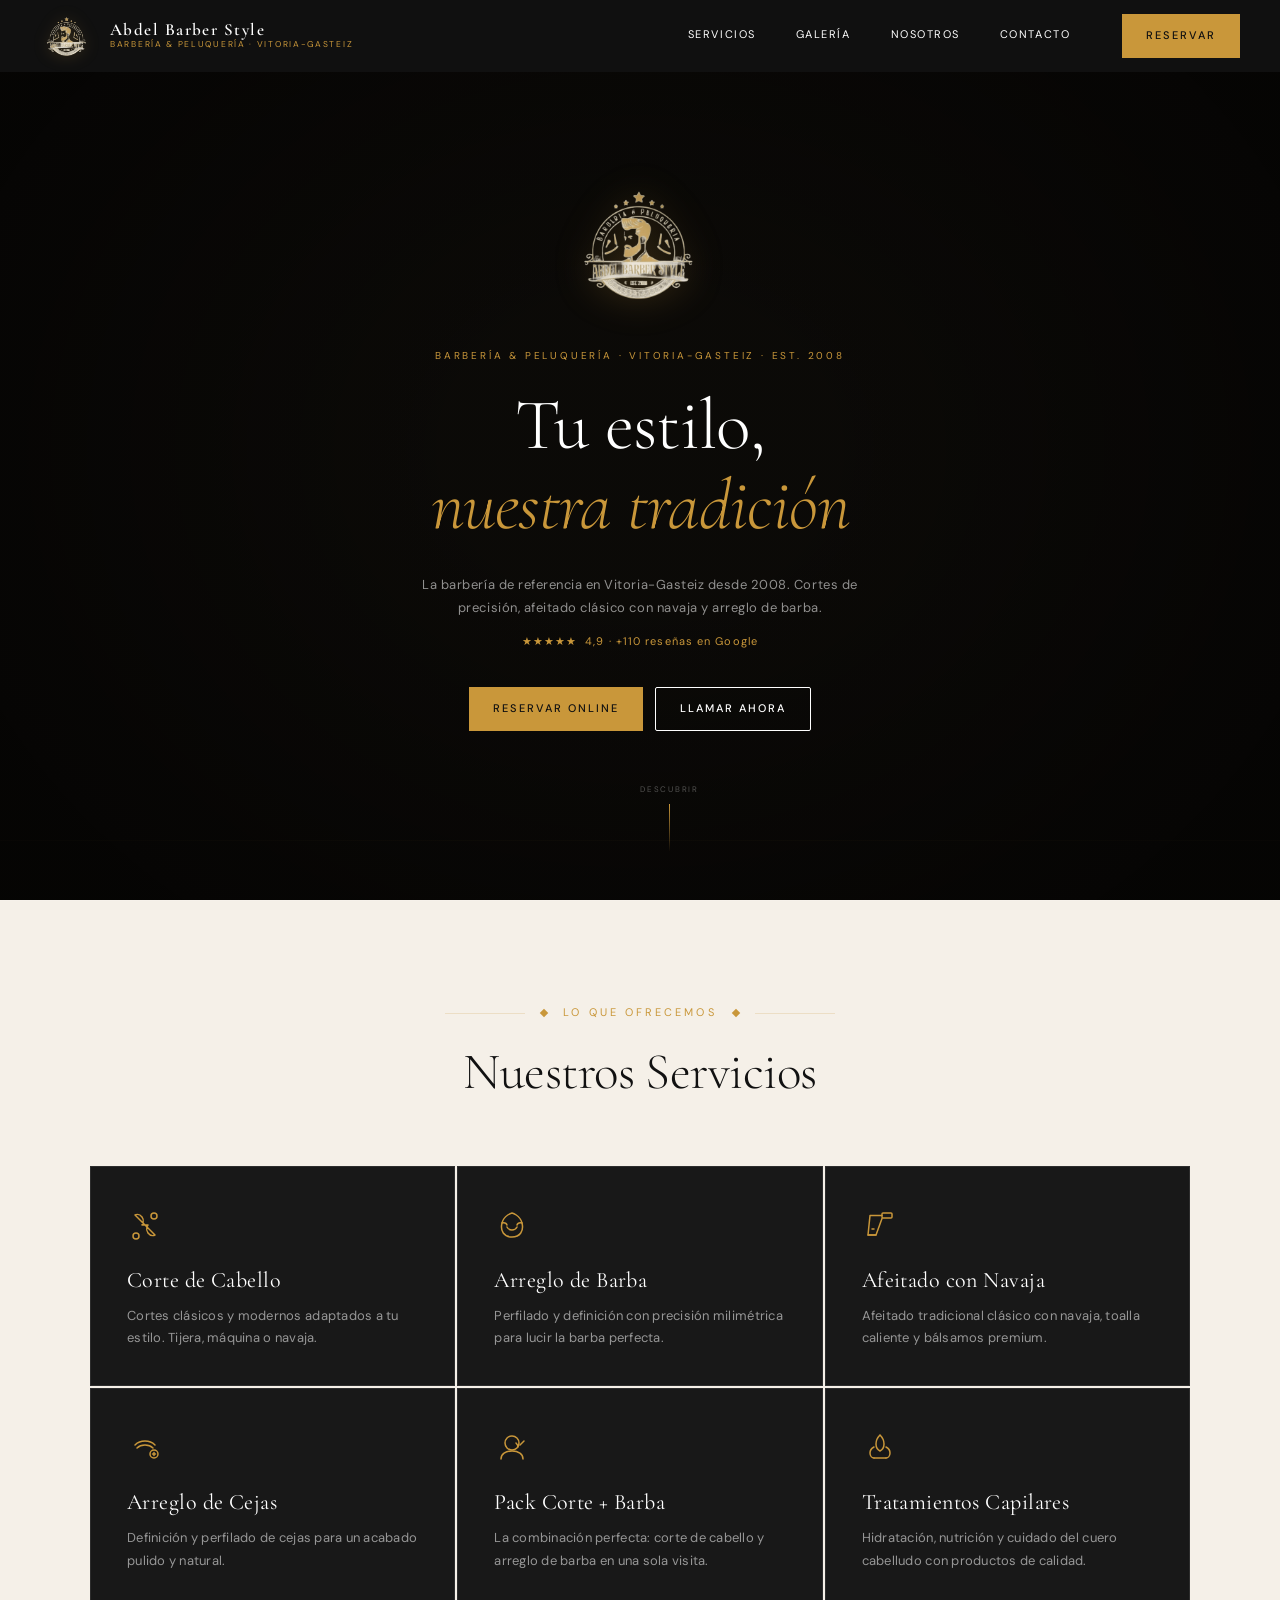
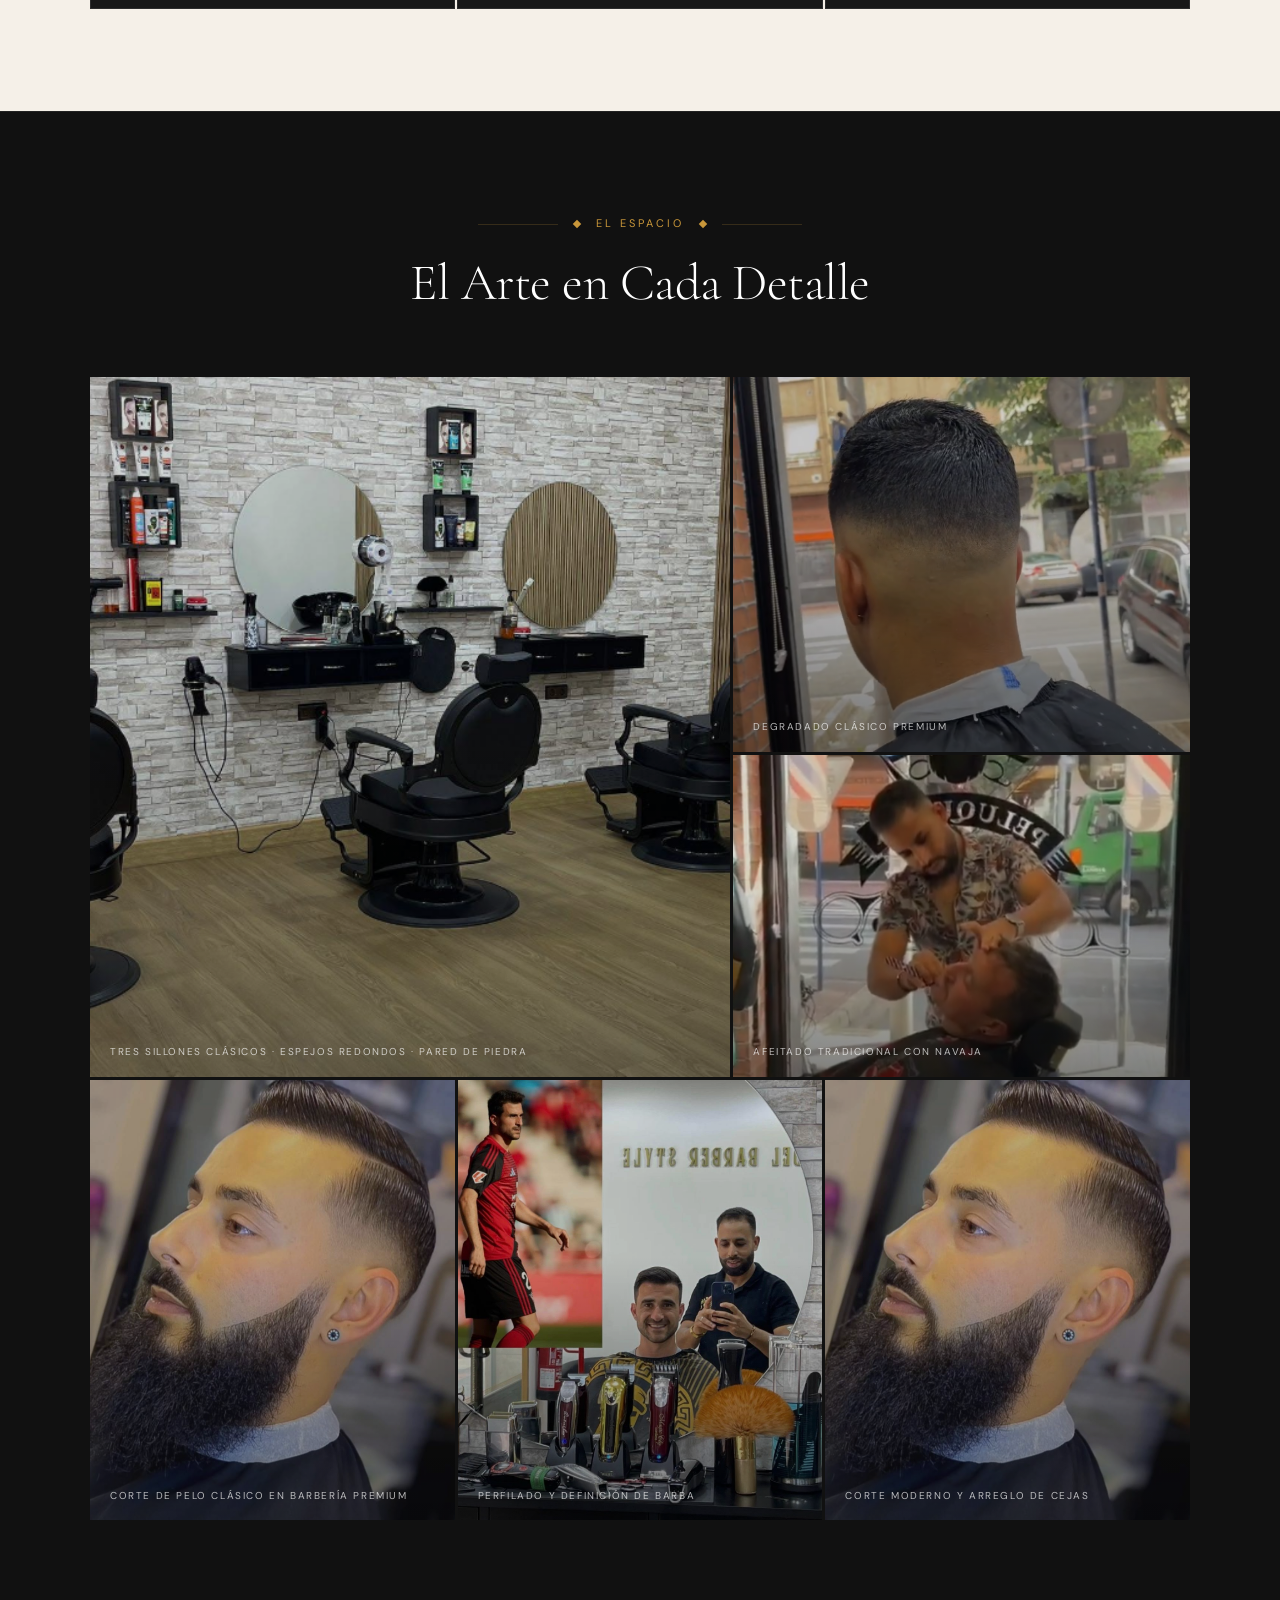
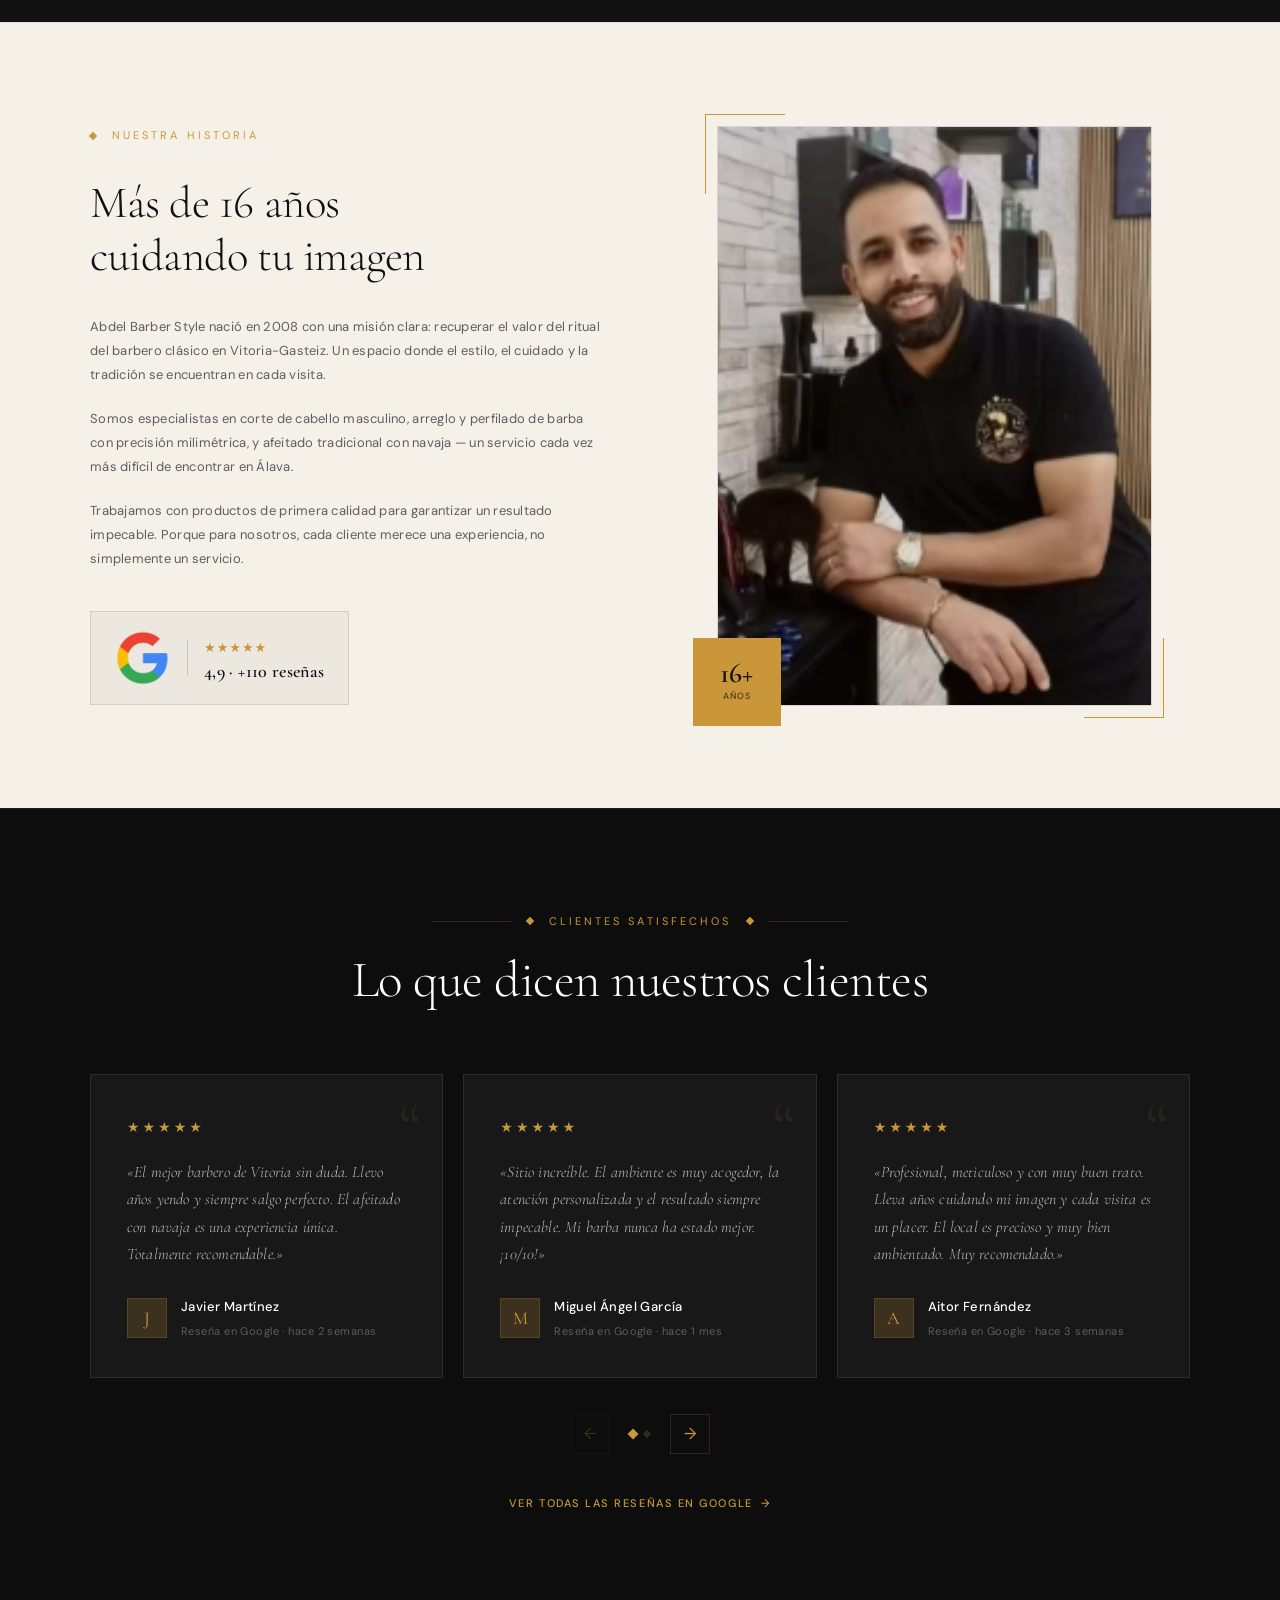
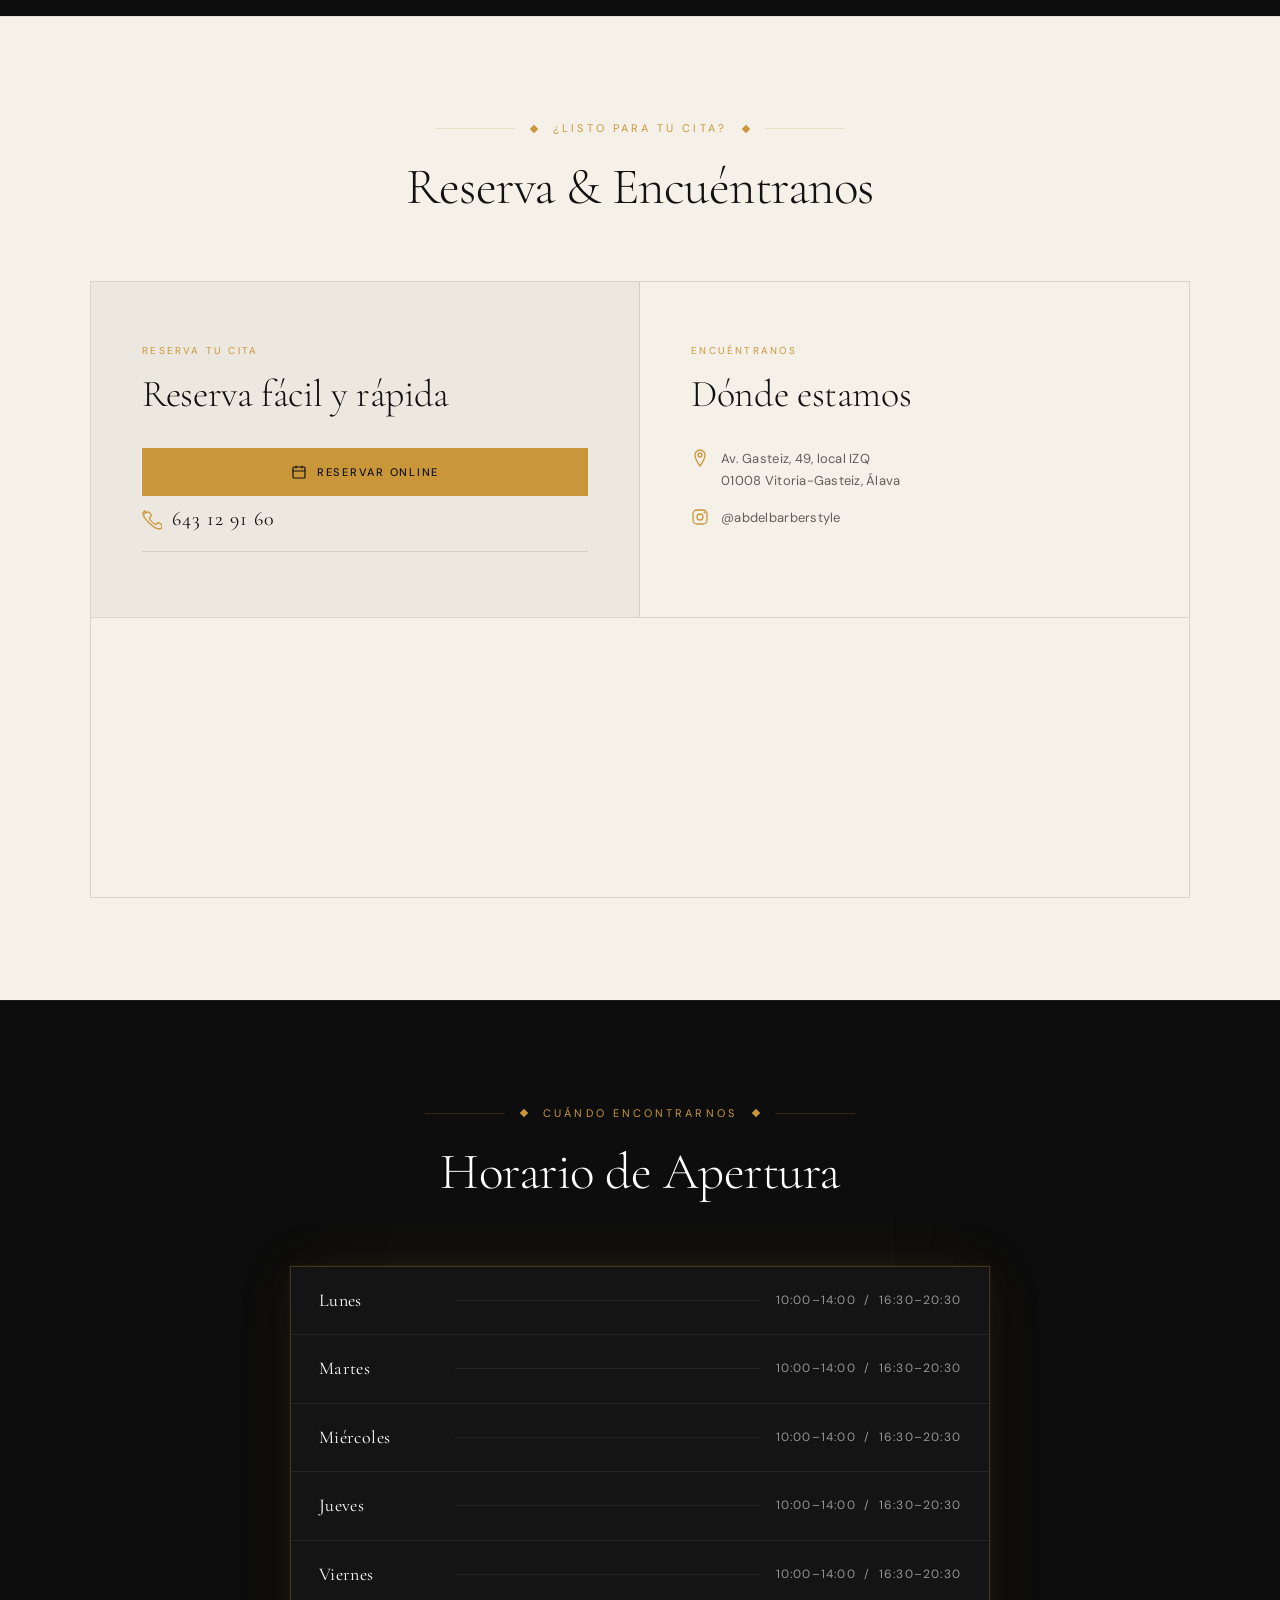
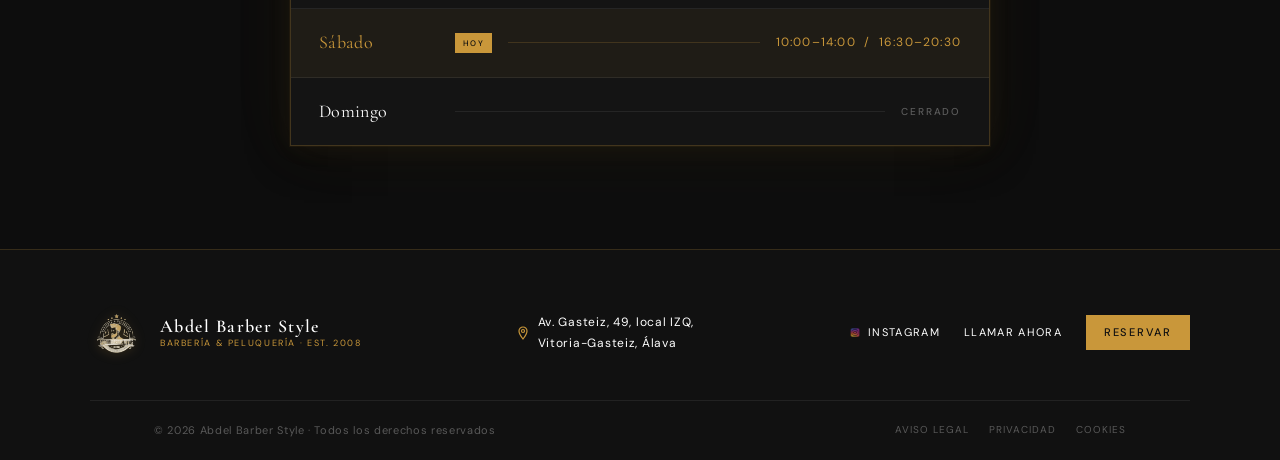
==== index.html @ 68c7a69e "first commit" ====
<!DOCTYPE html>
<html lang="es">
<head>
  <meta charset="UTF-8" />
  <meta name="viewport" content="width=device-width, initial-scale=1.0" />
  <meta name="description" content="Abdel Barber Style — Barbería &amp; Peluquería en Vitoria-Gasteiz. Cortes de precisión, afeitado clásico con navaja y arreglo de barba desde 2008." />
  <meta name="keywords" content="barbería vitoria-gasteiz, corte cabello vitoria, barba vitoria, afeitado navaja álava, abdel barber style" />
  <meta property="og:title" content="Abdel Barber Style · Barbería &amp; Peluquería Vitoria-Gasteiz" />
  <meta property="og:description" content="La barbería de referencia en Vitoria-Gasteiz desde 2008. ★★★★★ 4,9 en Google." />
  <meta property="og:type" content="website" />

  <title>Abdel Barber Style · Barbería &amp; Peluquería · Vitoria-Gasteiz</title>

  <!-- Google Fonts -->
  <link rel="preconnect" href="https://fonts.googleapis.com" />
  <link rel="preconnect" href="https://fonts.gstatic.com" crossorigin />
  <link href="https://fonts.googleapis.com/css2?family=Cormorant+Garamond:ital,wght@0,300;0,400;0,600;1,300;1,400&family=DM+Sans:wght@300;400;500&display=swap" rel="stylesheet" />

  <!-- Styles -->
  <link rel="stylesheet" href="css/variables.css" />
  <link rel="stylesheet" href="css/base.css" />
  <link rel="stylesheet" href="css/header.css" />
  <link rel="stylesheet" href="css/hero.css" />
  <link rel="stylesheet" href="css/services.css" />
  <link rel="stylesheet" href="css/gallery.css" />
  <link rel="stylesheet" href="css/about.css" />
  <link rel="stylesheet" href="css/reviews.css" />
  <link rel="stylesheet" href="css/booking.css" />
  <link rel="stylesheet" href="css/schedule.css" />
  <link rel="stylesheet" href="css/footer.css" />
  <link rel="stylesheet" href="css/responsive.css" />
</head>
<body>

  <!-- ══════════════════════════════════════════════
       HEADER — Sticky navigation
       ══════════════════════════════════════════════ -->
  <header class="site-header" role="banner">
    <a href="#hero" class="header-brand" aria-label="Abdel Barber Style — inicio">  
      <img src="./assets/images/logo.png" alt="Abdel Barber Style logo" class="header-logo" width="54" height="54"/>
      <div class="header-brand-text">
        <span class="header-brand-name">Abdel Barber Style</span>
        <span class="header-brand-sub">Barbería &amp; Peluquería · Vitoria-Gasteiz</span>
      </div>
    </a>

    <nav class="header-nav" role="navigation" aria-label="Navegación principal">
      <a href="#servicios" class="nav-link">Servicios</a>
      <a href="#galeria" class="nav-link">Galería</a>
      <a href="#nosotros" class="nav-link">Nosotros</a>
      <a href="#reservar" class="nav-link">Contacto</a>
      <a href="https://www.fresha.com" class="btn-primary nav-cta" target="_blank" rel="noopener noreferrer">Reservar</a>
    </nav>

    <!-- Mobile hamburger -->
    <button class="hamburger" aria-label="Abrir menú" aria-expanded="false">
      <span></span>
      <span></span>
      <span></span>
    </button>
  </header>

  <!-- Mobile nav drawer -->
  <nav class="mobile-nav" aria-label="Navegación móvil">
    <a href="#servicios" class="nav-link">Servicios</a>
    <a href="#galeria" class="nav-link">Galería</a>
    <a href="#nosotros" class="nav-link">Nosotros</a>
    <a href="#reservar" class="nav-link">Contacto</a>
    <a href="https://www.fresha.com" class="btn-primary" target="_blank" rel="noopener noreferrer">Reservar cita</a>
  </nav>
  <div class="nav-overlay" aria-hidden="true"></div>


  <!-- ══════════════════════════════════════════════
       HERO
       ══════════════════════════════════════════════ -->
  <section class="section-hero" id="hero" aria-label="Inicio">
    <div class="hero-grid" aria-hidden="true"></div>
    <div class="hero-vignette" aria-hidden="true"></div>

    <div class="hero-content">
      <img src="./assets/images/logo.png" alt="Abdel Barber Style · Barbería &amp; Peluquería Vitoria-Gasteiz" class="hero-logo" width="150" height="150"/>

      <p class="hero-overline">Barbería &amp; Peluquería · Vitoria-Gasteiz · Est. 2008</p>

      <h1 class="hero-heading">
        Tu estilo,<br>
        <em>nuestra tradición</em>
      </h1>

      <p class="hero-sub">
        La barbería de referencia en Vitoria-Gasteiz desde 2008.
        Cortes de precisión, afeitado clásico con navaja y arreglo de barba.
      </p>

      <p class="hero-rating" aria-label="Valoración 4,9 sobre 5 con más de 110 reseñas en Google">
        ★★★★★ &nbsp;4,9 · +110 reseñas en Google
      </p>

      <div class="hero-ctas">
        <a href="https://www.fresha.com" class="btn-primary" target="_blank" rel="noopener noreferrer">Reservar online</a>
        <a href="tel:+34643129160" class="btn-outline">Llamar ahora</a>
      </div>
    </div>

    <div class="hero-scroll" aria-hidden="true">
      <span>Descubrir</span>
      <div class="hero-scroll-line"></div>
    </div>
  </section>


  <!-- ══════════════════════════════════════════════
       SERVICES
       ══════════════════════════════════════════════ -->
  <section class="section-services" id="servicios" aria-label="Nuestros servicios">
    <div class="container">
      <div class="section-overline reveal">
        <span class="dot"></span>
        <span>Lo que ofrecemos</span>
        <span class="dot"></span>
      </div>

      <h2 class="section-heading reveal">Nuestros Servicios</h2>

      <div class="services-grid">

        <!-- 01 Corte de Cabello -->
        <article class="service-card reveal">
          <div class="service-icon" aria-hidden="true">
            <svg width="36" height="36" viewBox="0 0 36 36" fill="none" xmlns="http://www.w3.org/2000/svg">
              <path d="M8 8L28 28M8 8C8 8 12 6 15 10C18 14 15 18 15 18M28 28C28 28 24 30 21 26C18 22 21 18 21 18M15 18L21 18" stroke="currentColor" stroke-width="1.5" stroke-linecap="round" stroke-linejoin="round"/>
              <circle cx="9" cy="29" r="3" stroke="currentColor" stroke-width="1.5"/>
              <circle cx="27" cy="9" r="3" stroke="currentColor" stroke-width="1.5"/>
            </svg>
          </div>
          <h3 class="service-name">Corte de Cabello</h3>
          <p class="service-desc">Cortes clásicos y modernos adaptados a tu estilo. Tijera, máquina o navaja.</p>
        </article>

        <!-- 02 Arreglo de Barba -->
        <article class="service-card reveal">
          <div class="service-icon" aria-hidden="true">
            <svg width="36" height="36" viewBox="0 0 36 36" fill="none" xmlns="http://www.w3.org/2000/svg">
              <path d="M18 6C18 6 10 8 8 16C6 24 10 30 18 30C26 30 30 24 28 16C26 8 18 6 18 6Z" stroke="currentColor" stroke-width="1.5" stroke-linecap="round"/>
              <path d="M13 20C13 20 14.5 23 18 23C21.5 23 23 20 23 20" stroke="currentColor" stroke-width="1.5" stroke-linecap="round"/>
              <path d="M8 16C8 16 12 15 13 18" stroke="currentColor" stroke-width="1.5" stroke-linecap="round"/>
              <path d="M28 16C28 16 24 15 23 18" stroke="currentColor" stroke-width="1.5" stroke-linecap="round"/>
            </svg>
          </div>
          <h3 class="service-name">Arreglo de Barba</h3>
          <p class="service-desc">Perfilado y definición con precisión milimétrica para lucir la barba perfecta.</p>
        </article>

        <!-- 03 Afeitado con Navaja -->
        <article class="service-card reveal">
          <div class="service-icon" aria-hidden="true">
            <svg width="36" height="36" viewBox="0 0 36 36" fill="none" xmlns="http://www.w3.org/2000/svg">
              <rect x="20" y="6" width="10" height="5" rx="1" stroke="currentColor" stroke-width="1.5"/>
              <path d="M20 8.5H8L6 28H14L20 11.5" stroke="currentColor" stroke-width="1.5" stroke-linecap="round" stroke-linejoin="round"/>
              <path d="M6 28H14" stroke="currentColor" stroke-width="1.5" stroke-linecap="round"/>
              <path d="M10 22H12" stroke="currentColor" stroke-width="1.5" stroke-linecap="round"/>
            </svg>
          </div>
          <h3 class="service-name">Afeitado con Navaja</h3>
          <p class="service-desc">Afeitado tradicional clásico con navaja, toalla caliente y bálsamos premium.</p>
        </article>

        <!-- 04 Arreglo de Cejas -->
        <article class="service-card reveal">
          <div class="service-icon" aria-hidden="true">
            <svg width="36" height="36" viewBox="0 0 36 36" fill="none" xmlns="http://www.w3.org/2000/svg">
              <path d="M8 16C8 16 12 12 18 12C24 12 28 16 28 16" stroke="currentColor" stroke-width="1.5" stroke-linecap="round"/>
              <path d="M10 19C10 19 13 16 18 16C23 16 26 19 26 19" stroke="currentColor" stroke-width="1.5" stroke-linecap="round"/>
              <circle cx="27" cy="25" r="4" stroke="currentColor" stroke-width="1.5"/>
              <path d="M25.5 25H28.5M27 23.5V26.5" stroke="currentColor" stroke-width="1.5" stroke-linecap="round"/>
            </svg>
          </div>
          <h3 class="service-name">Arreglo de Cejas</h3>
          <p class="service-desc">Definición y perfilado de cejas para un acabado pulido y natural.</p>
        </article>

        <!-- 05 Pack Corte + Barba -->
        <article class="service-card reveal">
          <div class="service-icon" aria-hidden="true">
            <svg width="36" height="36" viewBox="0 0 36 36" fill="none" xmlns="http://www.w3.org/2000/svg">
              <circle cx="18" cy="14" r="7" stroke="currentColor" stroke-width="1.5"/>
              <path d="M7 30C7 25 11.5 22 18 22C24.5 22 29 25 29 30" stroke="currentColor" stroke-width="1.5" stroke-linecap="round"/>
              <path d="M22 14C22 14 24 16 24 18" stroke="currentColor" stroke-width="1.5" stroke-linecap="round"/>
              <path d="M26 16L30 12" stroke="currentColor" stroke-width="1.5" stroke-linecap="round"/>
            </svg>
          </div>
          <h3 class="service-name">Pack Corte + Barba</h3>
          <p class="service-desc">La combinación perfecta: corte de cabello y arreglo de barba en una sola visita.</p>
        </article>

        <!-- 06 Tratamientos Capilares -->
        <article class="service-card reveal">
          <div class="service-icon" aria-hidden="true">
            <svg width="36" height="36" viewBox="0 0 36 36" fill="none" xmlns="http://www.w3.org/2000/svg">
              <path d="M18 6C18 6 14 10 14 15C14 20 18 22 18 22C18 22 22 20 22 15C22 10 18 6 18 6Z" stroke="currentColor" stroke-width="1.5" stroke-linecap="round"/>
              <path d="M12 18C12 18 8 20 8 24C8 27 10 29 12 29" stroke="currentColor" stroke-width="1.5" stroke-linecap="round"/>
              <path d="M24 18C24 18 28 20 28 24C28 27 26 29 24 29" stroke="currentColor" stroke-width="1.5" stroke-linecap="round"/>
              <path d="M12 29H24" stroke="currentColor" stroke-width="1.5" stroke-linecap="round"/>
            </svg>
          </div>
          <h3 class="service-name">Tratamientos Capilares</h3>
          <p class="service-desc">Hidratación, nutrición y cuidado del cuero cabelludo con productos de calidad.</p>
        </article>

      </div>
    </div>
  </section>

  <!-- ══════════════════════════════════════════════
       GALLERY
       ══════════════════════════════════════════════ -->
  <section class="section-gallery" id="galeria" aria-label="El espacio">
    <div class="container">
      <div class="section-overline reveal">
        <span class="dot"></span>
        <span>El espacio</span>
        <span class="dot"></span>
      </div>

      <h2 class="section-heading reveal">El Arte en Cada Detalle</h2>
    </div>

    <div class="gallery-grid reveal">
      
      <div class="gallery-item">
        <img src="./assets/images/galery-1.png" alt="Interior de Abdel Barber Style — sillones clásicos, espejos redondos y pared de piedra en Vitoria-Gasteiz" loading="lazy" />
        <div class="gallery-caption">
          <span>Tres sillones clásicos · Espejos redondos · Pared de piedra</span>
        </div>
      </div>

      <div class="gallery-item">
        <img src="./assets/images/galery-4.png" alt="Arreglo de barba de precisión en barbería Vitoria-Gasteiz" loading="lazy" />
        <div class="gallery-caption">
          <span>Degradado clásico premium</span>
        </div>
      </div>

      <div class="gallery-item">
        <img src="./assets/images/galery-5.png" alt="Afeitado tradicional con navaja en Abdel Barber Style" loading="lazy" />
        <div class="gallery-caption">
          <span>Afeitado tradicional con navaja</span>
        </div>
      </div>

      <div class="gallery-item">
        <img src="./assets/images/galery-2.png" alt="Corte de pelo clásico en barbería premium Vitoria" loading="lazy" />
        <div class="gallery-caption">
          <span>Corte de pelo clásico en barbería premium</span>
        </div>
      </div>

      <div class="gallery-item">
        <img src="./assets/images/galery-3.png" alt="Perfilado y definición de barba en Vitoria-Gasteiz" loading="lazy" />
        <div class="gallery-caption">
          <span>Perfilado y definición de barba</span>
        </div>
      </div>

      <div class="gallery-item">
        <img src="./assets/images/galery-2.png" alt="Corte moderno y arreglo de cejas en Abdel Barber Style" loading="lazy" />
        <div class="gallery-caption">
          <span>Corte moderno y arreglo de cejas</span>
        </div>
      </div>
    </div>
  </section>

  <!-- ══════════════════════════════════════════════
       ABOUT
       ══════════════════════════════════════════════ -->
  <section class="section-about" id="nosotros" aria-label="Nuestra historia">
    <div class="container">
      <div class="about-layout">

        <div class="about-content">
          <div class="section-overline reveal-left">
            <span class="dot"></span>
            <span>Nuestra historia</span>
          </div>

          <h2 class="about-heading reveal-left">
            Más de 16 años<br>
            cuidando tu imagen
          </h2>

          <div class="about-body reveal-left">
            <p>
              Abdel Barber Style nació en 2008 con una misión clara: recuperar el valor
              del ritual del barbero clásico en Vitoria-Gasteiz. Un espacio donde el estilo,
              el cuidado y la tradición se encuentran en cada visita.
            </p>
            <p>
              Somos especialistas en corte de cabello masculino, arreglo y perfilado de barba
              con precisión milimétrica, y afeitado tradicional con navaja — un servicio cada
              vez más difícil de encontrar en Álava.
            </p>
            <p>
              Trabajamos con productos de primera calidad para garantizar un resultado
              impecable. Porque para nosotros, cada cliente merece una experiencia,
              no simplemente un servicio.
            </p>
          </div>

          <div class="about-trust reveal-left">
            <img src="./assets/images/logo-google.png" alt="Google" class="about-trust-google" aria-hidden="true" />
            <div class="about-trust-divider"></div>
            <div class="about-trust-text">
              <span class="stars" aria-hidden="true">★★★★★</span>
              <span class="about-trust-score">4,9 · +110 reseñas</span>
            </div>
          </div>
        </div>

        <div class="about-image-wrap reveal-right">
          <div class="about-image-frame">
            <img
              src="./assets/images/foto-abdel.png "
              alt="Interior de Abdel Barber Style — barbería premium en Vitoria-Gasteiz con sillones clásicos negros y espejos redondos"
              loading="lazy"
            />
          </div>
          <div class="about-badge" aria-label="Más de 16 años de experiencia">
            <span class="about-badge-num">16+</span>
            <span class="about-badge-label">años</span>
          </div>
        </div>

      </div>
    </div>
  </section>


  <!-- ══════════════════════════════════════════════
       REVIEWS
       ══════════════════════════════════════════════ -->
  <section class="section-reviews" id="resenas" aria-label="Opiniones de clientes">
    <div class="container">
      <div class="section-overline reveal">
        <span class="dot"></span>
        <span>Clientes satisfechos</span>
        <span class="dot"></span>
      </div>

      <h2 class="section-heading reveal">Lo que dicen nuestros clientes</h2>

      <div class="reviews-grid">

        <article class="review-card reveal">
          <span class="review-quote-mark" aria-hidden="true">&ldquo;</span>
          <div class="review-stars" aria-label="5 estrellas">★★★★★</div>
          <blockquote class="review-text">
            «El mejor barbero de Vitoria sin duda. Llevo años yendo y siempre salgo perfecto.
            El afeitado con navaja es una experiencia única. Totalmente recomendable.»
          </blockquote>
          <div class="review-author">
            <div class="review-avatar" aria-hidden="true"><span>J</span></div>
            <div class="review-author-info">
              <span class="review-author-name">Javier Martínez</span>
              <span class="review-author-date">Reseña en Google · hace 2 semanas</span>
            </div>
          </div>
        </article>

        <article class="review-card reveal">
          <span class="review-quote-mark" aria-hidden="true">&ldquo;</span>
          <div class="review-stars" aria-label="5 estrellas">★★★★★</div>
          <blockquote class="review-text">
            «Sitio increíble. El ambiente es muy acogedor, la atención personalizada y el resultado
            siempre impecable. Mi barba nunca ha estado mejor. ¡10/10!»
          </blockquote>
          <div class="review-author">
            <div class="review-avatar" aria-hidden="true"><span>M</span></div>
            <div class="review-author-info">
              <span class="review-author-name">Miguel Ángel García</span>
              <span class="review-author-date">Reseña en Google · hace 1 mes</span>
            </div>
          </div>
        </article>

        <article class="review-card reveal">
          <span class="review-quote-mark" aria-hidden="true">&ldquo;</span>
          <div class="review-stars" aria-label="5 estrellas">★★★★★</div>
          <blockquote class="review-text">
            «Profesional, meticuloso y con muy buen trato. Lleva años cuidando mi imagen y cada
            visita es un placer. El local es precioso y muy bien ambientado. Muy recomendado.»
          </blockquote>
          <div class="review-author">
            <div class="review-avatar" aria-hidden="true"><span>A</span></div>
            <div class="review-author-info">
              <span class="review-author-name">Aitor Fernández</span>
              <span class="review-author-date">Reseña en Google · hace 3 semanas</span>
            </div>
          </div>
        </article>

        <article class="review-card reveal">
          <span class="review-quote-mark" aria-hidden="true">&ldquo;</span>
          <div class="review-stars" aria-label="5 estrellas">★★★★★</div>
          <blockquote class="review-text">
            «El afeitado con navaja caliente fue una pasada. Se nota que domina la técnica clásica
            de verdad. Salí como nuevo y el precio es muy justo para la calidad que ofrece.»
          </blockquote>
          <div class="review-author">
            <div class="review-avatar" aria-hidden="true"><span>C</span></div>
            <div class="review-author-info">
              <span class="review-author-name">Carlos López</span>
              <span class="review-author-date">Reseña en Google · hace 5 días</span>
            </div>
          </div>
        </article>

        <article class="review-card reveal">
          <span class="review-quote-mark" aria-hidden="true">&ldquo;</span>
          <div class="review-stars" aria-label="5 estrellas">★★★★★</div>
          <blockquote class="review-text">
            «Llevo más de 8 años viniendo y nunca me ha fallado. Siempre puntual, siempre
            perfecto. Abdel sabe exactamente lo que quieres sin que tengas que explicar mucho.»
          </blockquote>
          <div class="review-author">
            <div class="review-avatar" aria-hidden="true"><span>R</span></div>
            <div class="review-author-info">
              <span class="review-author-name">Roberto Sánchez</span>
              <span class="review-author-date">Reseña en Google · hace 2 meses</span>
            </div>
          </div>
        </article>

        <article class="review-card reveal">
          <span class="review-quote-mark" aria-hidden="true">&ldquo;</span>
          <div class="review-stars" aria-label="5 estrellas">★★★★★</div>
          <blockquote class="review-text">
            «Vine de recomendación y repetí a la semana. El corte con tijera es espectacular,
            muy detallista. El local tiene una ambientación muy cuidada. Sin duda el mejor de Vitoria.»
          </blockquote>
          <div class="review-author">
            <div class="review-avatar" aria-hidden="true"><span>I</span></div>
            <div class="review-author-info">
              <span class="review-author-name">Ibai Txabarri</span>
              <span class="review-author-date">Reseña en Google · hace 1 semana</span>
            </div>
          </div>
        </article>

      </div>

      <div class="reviews-nav" aria-label="Navegación de reseñas">
        <button class="reviews-btn-prev" aria-label="Reseñas anteriores" disabled>&#8592;</button>
        <div class="reviews-dots"></div>
        <button class="reviews-btn-next" aria-label="Siguientes reseñas">&#8594;</button>
      </div>

      <div class="reviews-cta reveal">
        <a
          href="https://g.page/r/abdelbarberstyle/review"
          class="reviews-link"
          target="_blank"
          rel="noopener noreferrer"
        >
          Ver todas las reseñas en Google
        </a>
      </div>
    </div>
  </section>


  <!-- ══════════════════════════════════════════════
       BOOKING & CONTACT
       ══════════════════════════════════════════════ -->
  <section class="section-booking" id="reservar" aria-label="Reserva y contacto">
    <div class="container">
      <div class="section-overline reveal">
        <span class="dot"></span>
        <span>¿Listo para tu cita?</span>
        <span class="dot"></span>
      </div>

      <h2 class="section-heading reveal">Reserva &amp; Encuéntranos</h2>

      <div class="booking-card reveal">

        <div class="booking-panel booking-left">
          <p class="booking-panel-label">Reserva tu cita</p>
          <h3 class="booking-panel-heading">Reserva fácil y rápida</h3>

          <div class="booking-actions">
            <a
              href="https://www.fresha.com"
              class="booking-btn-fresha"
              target="_blank"
              rel="noopener noreferrer"
              aria-label="Reservar cita online vía Fresha"
            >
              <svg width="16" height="16" viewBox="0 0 16 16" fill="none">
                <rect x="2" y="3" width="12" height="11" rx="1" stroke="currentColor" stroke-width="1.2"/>
                <path d="M5 2v2M11 2v2M2 7h12" stroke="currentColor" stroke-width="1.2" stroke-linecap="round"/>
              </svg>
              Reservar online
            </a>

            <a href="tel:+34643129160" class="booking-btn-phone">
              <svg width="20" height="20" viewBox="0 0 20 20" fill="none">
                <path d="M3 3.5C3 3.5 4 2 6 2C7 2 8 3 9 4.5C9.5 5.5 9 6.5 8.5 7C8 7.5 7 8 8 9.5C9 11 11 13 12.5 14C14 15 14.5 14 15 13.5C15.5 13 16.5 12.5 17.5 13C19 14 20 15 20 16C20 18 18.5 19 17.5 19C12 19 1 8 1 3.5C1 2.5 2 1 3 1C3 1 3 3.5 3 3.5Z" stroke="currentColor" stroke-width="1.3" stroke-linecap="round"/>
              </svg>
              643 12 91 60
            </a>
          </div>
        </div>

        <div class="booking-panel booking-right">
          <p class="booking-panel-label">Encuéntranos</p>
          <h3 class="booking-panel-heading">Dónde estamos</h3>

          <div class="booking-info-list">
            <div class="booking-info-item">
              <svg width="18" height="18" viewBox="0 0 18 18" fill="none">
                <path d="M9 1C6.24 1 4 3.24 4 6C4 10 9 17 9 17C9 17 14 10 14 6C14 3.24 11.76 1 9 1Z" stroke="currentColor" stroke-width="1.3"/>
                <circle cx="9" cy="6" r="2" stroke="currentColor" stroke-width="1.3"/>
              </svg>
              <p>Av. Gasteiz, 49, local IZQ<br>01008 Vitoria-Gasteiz, Álava</p>
            </div>

            <div class="booking-info-item">
              <svg width="18" height="18" viewBox="0 0 18 18" fill="none">
                <rect x="2" y="2" width="14" height="14" rx="4" stroke="currentColor" stroke-width="1.3"/>
                <circle cx="9" cy="9" r="3" stroke="currentColor" stroke-width="1.3"/>
                <circle cx="13.5" cy="4.5" r="1" fill="currentColor"/>
              </svg>
              <a
                href="https://instagram.com/abdelbarberstyle"
                target="_blank"
                rel="noopener noreferrer"
                aria-label="Instagram de Abdel Barber Style"
              >
                @abdelbarberstyle
              </a>
            </div>
          </div>
        </div>

        <div class="booking-map">
          <iframe
            title="Mapa Abdel Barber Style — Av. Gasteiz 49, Vitoria-Gasteiz"
            src="https://maps.google.com/maps?q=Av.+Gasteiz+49+Vitoria-Gasteiz+Spain&output=embed&z=15"
            loading="lazy"
            referrerpolicy="no-referrer-when-downgrade"
            sandbox="allow-scripts allow-same-origin allow-popups"
          ></iframe>
        </div>

      </div>
    </div>
  </section>


  <!-- ══════════════════════════════════════════════
       SCHEDULE
       ══════════════════════════════════════════════ -->
  <section class="section-schedule" id="horario" aria-label="Horario de apertura">
    <div class="container">
      <div class="section-overline reveal">
        <span class="dot"></span>
        <span>Cuándo encontrarnos</span>
        <span class="dot"></span>
      </div>

      <h2 class="section-heading reveal">Horario de Apertura</h2>

      <div class="schedule-table reveal" role="table" aria-label="Horario semanal">

        <div class="schedule-row" role="row">
          <span class="schedule-day" role="cell">Lunes</span>
          <div class="schedule-separator" aria-hidden="true"></div>
          <span class="schedule-hours" role="cell">10:00–14:00 &nbsp;/&nbsp; 16:30–20:30</span>
        </div>

        <div class="schedule-row" role="row">
          <span class="schedule-day" role="cell">Martes</span>
          <div class="schedule-separator" aria-hidden="true"></div>
          <span class="schedule-hours" role="cell">10:00–14:00 &nbsp;/&nbsp; 16:30–20:30</span>
        </div>

        <div class="schedule-row" role="row">
          <span class="schedule-day" role="cell">Miércoles</span>
          <div class="schedule-separator" aria-hidden="true"></div>
          <span class="schedule-hours" role="cell">10:00–14:00 &nbsp;/&nbsp; 16:30–20:30</span>
        </div>

        <div class="schedule-row" role="row">
          <span class="schedule-day" role="cell">Jueves</span>
          <div class="schedule-separator" aria-hidden="true"></div>
          <span class="schedule-hours" role="cell">10:00–14:00 &nbsp;/&nbsp; 16:30–20:30</span>
        </div>

        <div class="schedule-row" role="row">
          <span class="schedule-day" role="cell">Viernes</span>
          <div class="schedule-separator" aria-hidden="true"></div>
          <span class="schedule-hours" role="cell">10:00–14:00 &nbsp;/&nbsp; 16:30–20:30</span>
        </div>

        <div class="schedule-row" role="row">
          <span class="schedule-day" role="cell">Sábado</span>
          <div class="schedule-separator" aria-hidden="true"></div>
          <span class="schedule-hours" role="cell">10:00–14:00 &nbsp;/&nbsp; 16:30–20:30</span>
        </div>

        <div class="schedule-row" role="row">
          <span class="schedule-day" role="cell">Domingo</span>
          <div class="schedule-separator" aria-hidden="true"></div>
          <span class="schedule-hours closed" role="cell">Cerrado</span>
        </div>

      </div>
    </div>
  </section>


  <!-- ══════════════════════════════════════════════
       FOOTER
       ══════════════════════════════════════════════ -->
  <footer class="site-footer" role="contentinfo">
    <div class="container">
      <div class="footer-top">

        <a href="#hero" class="footer-brand" aria-label="Abdel Barber Style — ir al inicio">
          <img
            src="./assets/images/logo.png"
            alt=""
            class="footer-logo"
            width="54"
            height="54"
            aria-hidden="true"
          />
          <div class="footer-brand-text">
            <span class="footer-brand-name">Abdel Barber Style</span>
            <span class="footer-brand-sub">Barbería &amp; Peluquería · Est. 2008</span>
          </div>
        </a>

        <div class="footer-location">
          <svg width="14" height="14" viewBox="0 0 14 14" fill="none" aria-hidden="true">
            <path d="M7 1C4.79 1 3 2.79 3 5C3 8 7 13 7 13C7 13 11 8 11 5C11 2.79 9.21 1 7 1Z" stroke="currentColor" stroke-width="1.2"/>
            <circle cx="7" cy="5" r="1.5" stroke="currentColor" stroke-width="1.2"/>
          </svg>
          Av. Gasteiz, 49, local IZQ,<br>
          Vitoria-Gasteiz, Álava
        </div>

        <nav class="footer-links" aria-label="Links del footer">
          <a href="https://instagram.com/abdelbarberstyle" class="footer-link footer-link-insta" target="_blank" rel="noopener noreferrer">
            <img src="./assets/images/logo-insta.png" alt="" aria-hidden="true" class="footer-insta-logo" />
            Instagram
          </a>
          <a href="tel:+34643129160" class="footer-link">Llamar ahora</a>
          <a href="https://www.fresha.com" class="footer-link highlight" target="_blank" rel="noopener noreferrer">Reservar</a>
        </nav>

      </div>
    </div>

    <div class="footer-bottom">
      <p class="footer-copy">
        © 2026 Abdel Barber Style · Todos los derechos reservados
      </p>
      <nav class="footer-legal" aria-label="Links legales">
        <a href="aviso-legal.html" class="footer-legal-link">Aviso Legal</a>
        <a href="politica-privacidad.html" class="footer-legal-link">Privacidad</a>
        <a href="politica-cookies.html" class="footer-legal-link">Cookies</a>
      </nav>
    </div>
  </footer>


  <!-- Scripts -->
  <script src="js/app.js" defer></script>

</body>
</html>
---- css/variables.css ----
/* =====================================================
   ABDEL BARBER STYLE — Design System
   ===================================================== */

:root {
  /* Colors */
  --bg:              #111111;
  --bg-card:         #171717;
  --bg-card-hover:   #1e1e1e;
  --gold:            #c9973a;
  --gold-hover:      #d9a84a;
  --gold-dim:        rgba(201, 151, 58, 0.2);
  --gold-subtle:     rgba(201, 151, 58, 0.06);
  --gold-glow:       rgba(201, 151, 58, 0.3);

  --white:           #ffffff;
  --text-secondary:  rgba(255, 255, 255, 0.70);
  --text-muted:      rgba(255, 255, 255, 0.55);
  --text-dim:        rgba(255, 255, 255, 0.30);

  --border:          rgba(201, 151, 58, 0.2);
  --border-subtle:   rgba(255, 255, 255, 0.07);

  /* Typography */
  --font-display: 'Cormorant Garamond', Georgia, 'Times New Roman', serif;
  --font-body:    'DM Sans', system-ui, -apple-system, sans-serif;

  /* Layout */
  --container-max:   1100px;
  --container-pad:   clamp(24px, 5vw, 410px);
  --section-py:      clamp(80px, 8vw, 120px);

  /* Transitions */
  --ease:       cubic-bezier(0.25, 0.46, 0.45, 0.94);
  --ease-out:   cubic-bezier(0.0, 0.0, 0.2, 1);
  --t-fast:     0.18s;
  --t-base:     0.32s;
  --t-slow:     0.6s;

  /* Z-index scale */
  --z-header: 100;
}
---- css/base.css ----
/* =====================================================
   ABDEL BARBER STYLE — Base & Reset
   ===================================================== */

*, *::before, *::after {
  box-sizing: border-box;
  margin: 0;
  padding: 0;
}

/* ── Scrollbar ────────────────────────────────────── */
:root {
  scrollbar-color: #c9973a #111111;
  scrollbar-width: thin;
}

::-webkit-scrollbar {
  width: 6px;
}

::-webkit-scrollbar-track {
  background: #111111;
}

::-webkit-scrollbar-thumb {
  background: #c9973a;
}

::-webkit-scrollbar-thumb:hover {
  background: #d4a84b;
}

html {
  scroll-behavior: smooth;
  font-size: 16px;
  -webkit-text-size-adjust: 100%;
}

body {
  background-color: var(--bg);
  color: var(--white);
  font-family: var(--font-body);
  font-size: 13px;
  line-height: 1.75;
  -webkit-font-smoothing: antialiased;
  -moz-osx-font-smoothing: grayscale;
  overflow-x: hidden;
}

img {
  display: block;
  max-width: 100%;
  height: auto;
}

a {
  color: inherit;
  text-decoration: none;
}

ul, ol {
  list-style: none;
}

button {
  background: none;
  border: none;
  cursor: pointer;
  font: inherit;
  color: inherit;
}

/* ── Container ─────────────────────────────────────── */
.container {
  width: 100%;
  max-width: calc(var(--container-max) + var(--container-pad) * 2);
  margin-inline: auto;
  padding-inline: var(--container-pad);
}

/* ── Section label (overline) ─────────────────────── */
.section-overline {
  display: flex;
  align-items: center;
  justify-content: center;
  gap: 16px;
  margin-bottom: 20px;
}

.section-overline span {
  font-family: var(--font-body);
  font-size: 11px;
  font-weight: 400;
  letter-spacing: 0.28em;
  text-transform: uppercase;
  color: var(--gold);
}

.section-overline::before,
.section-overline::after {
  content: '';
  display: block;
  width: 80px;
  height: 1px;
  background: var(--border);
}

.section-overline .dot {
  width: 6px;
  height: 6px;
  background: var(--gold);
  transform: rotate(45deg);
  flex-shrink: 0;
}

/* ── Section heading ──────────────────────────────── */
.section-heading {
  font-family: var(--font-display);
  font-size: clamp(36px, 4vw, 52px);
  font-weight: 300;
  line-height: 1.15;
  letter-spacing: -0.01em;
  color: var(--white);
  text-align: center;
}

/* ── Reveal animation ─────────────────────────────── */
/* Solo oculta cuando JS está activo (clase .js en <html>).
   Sin JS, el contenido es visible directamente. */

.js .reveal {
  opacity: 0;
  transform: translateY(28px);
  transition: opacity var(--t-slow) var(--ease-out),
              transform var(--t-slow) var(--ease-out);
}

.js .reveal.visible {
  opacity: 1;
  transform: translateY(0);
}

.js .reveal-left {
  opacity: 0;
  transform: translateX(-32px);
  transition: opacity var(--t-slow) var(--ease-out),
              transform var(--t-slow) var(--ease-out);
}

.js .reveal-left.visible {
  opacity: 1;
  transform: translateX(0);
}

.js .reveal-right {
  opacity: 0;
  transform: translateX(32px);
  transition: opacity var(--t-slow) var(--ease-out),
              transform var(--t-slow) var(--ease-out);
}

.js .reveal-right.visible {
  opacity: 1;
  transform: translateX(0);
}

/* ── Button styles ────────────────────────────────── */
.btn-primary {
  display: inline-flex;
  align-items: center;
  justify-content: center;
  gap: 8px;
  background: var(--gold);
  color: var(--bg);
  font-family: var(--font-body);
  font-size: 11px;
  font-weight: 500;
  letter-spacing: 0.18em;
  text-transform: uppercase;
  padding: 0 24px;
  height: 44px;
  transition: background var(--t-fast) var(--ease),
              transform var(--t-fast) var(--ease),
              box-shadow var(--t-fast) var(--ease);
  white-space: nowrap;
}

.btn-primary:hover {
  background: var(--gold-hover);
  box-shadow: 0 8px 24px var(--gold-glow);
  transform: translateY(-1px);
}

.btn-primary:active {
  transform: scale(0.96);
  transition-duration: 0.1s;
}

.btn-outline {
  display: inline-flex;
  align-items: center;
  justify-content: center;
  gap: 8px;
  color: var(--white);
  font-family: var(--font-body);
  font-size: 11px;
  font-weight: 500;
  letter-spacing: 0.18em;
  text-transform: uppercase;
  border: 1px solid var(--white);
  border-radius: 2px;
  padding: 0 24px;
  height: 44px;
  white-space: nowrap;
  background-image: linear-gradient(to right, var(--white) 50%, transparent 50%);
  background-size: 200% 100%;
  background-position: right;
  transition: background-position 0.35s ease, color 0.25s ease, transform 0.2s ease;
}

.btn-outline:hover {
  background-position: left;
  color: var(--bg);
  transform: translateY(-1px);
}

.btn-outline:active {
  transform: scale(0.96);
  transition-duration: 0.1s;
}

/* ── Stars ────────────────────────────────────────── */
.stars {
  color: var(--gold);
  font-size: 13px;
  letter-spacing: 2px;
}
---- css/header.css ----
/* =====================================================
   ABDEL BARBER STYLE — Sticky Header
   ===================================================== */

.site-header {
  position: fixed;
  top: 0;
  left: 0;
  right: 0;
  z-index: var(--z-header);
  height: 72px;
  display: flex;
  align-items: center;
  padding-inline: 40px;
  background: rgba(17, 17, 17, 0.95);
  border-bottom: 1px solid transparent;
  backdrop-filter: blur(4px);
  -webkit-backdrop-filter: blur(4px);
  transition: border-color var(--t-base) var(--ease),
              background var(--t-base) var(--ease);
}

.site-header.scrolled {
  border-bottom-color: var(--border);
  background: rgba(17, 17, 17, 0.99);
}

/* ── Brand ────────────────────────────────────────── */
.header-brand {
  display: flex;
  align-items: center;
  gap: 16px;
  text-decoration: none;
  flex-shrink: 0;
}

.header-logo {
  width: 54px;
  height: 54px;
  object-fit: contain;
  filter: drop-shadow(0 0 8px var(--gold-glow));
}

.header-brand-text {
  display: flex;
  flex-direction: column;
  gap: 3px;
}

.header-brand-name {
  font-family: var(--font-display);
  font-size: 17px;
  font-weight: 600;
  letter-spacing: 0.085em;
  color: var(--white);
  line-height: 1;
}

.header-brand-sub {
  font-family: var(--font-body);
  font-size: 8.5px;
  font-weight: 400;
  letter-spacing: 0.2em;
  text-transform: uppercase;
  color: var(--gold);
  line-height: 1;
}

/* ── Nav ──────────────────────────────────────────── */
.header-nav {
  display: flex;
  align-items: center;
  gap: 40px;
  margin-left: auto;
}

.nav-link {
  font-family: var(--font-body);
  font-size: 11px;
  font-weight: 400;
  letter-spacing: 0.14em;
  text-transform: uppercase;
  color: white;
  position: relative;
  padding-bottom: 2px;
  transition: color var(--t-fast) var(--ease);
}

.nav-link:hover {
  color: var(--gold);
}

.nav-link.active {
  color: var(--gold);
  text-decoration: underline;
  text-underline-offset: 4px;
  text-decoration-thickness: 1px;
}

.nav-cta {
  margin-left: 12px;
}

/* ── Mobile hamburger ─────────────────────────────── */
.hamburger {
  display: none;
  flex-direction: column;
  gap: 5px;
  margin-left: auto;
  padding: 4px;
  cursor: pointer;
}

.hamburger span {
  display: block;
  width: 24px;
  height: 1.5px;
  background: var(--white);
  transition: transform var(--t-base) var(--ease),
              opacity var(--t-fast) var(--ease);
}

.hamburger.open span:nth-child(1) { transform: translateY(6.5px) rotate(45deg); }
.hamburger.open span:nth-child(2) { opacity: 0; }
.hamburger.open span:nth-child(3) { transform: translateY(-6.5px) rotate(-45deg); }

/* ── Mobile nav drawer ────────────────────────────── */
.mobile-nav {
  display: none;
  position: fixed;
  top: 72px;
  left: 0;
  right: 0;
  background: rgba(17, 17, 17, 0.98);
  border-bottom: 1px solid var(--border);
  backdrop-filter: blur(12px);
  -webkit-backdrop-filter: blur(12px);
  padding: 32px 40px;
  flex-direction: column;
  gap: 24px;
  z-index: calc(var(--z-header) - 1);
  transform: translateY(-8px);
  opacity: 0;
  pointer-events: none;
  transition: transform var(--t-base) var(--ease),
              opacity var(--t-base) var(--ease);
}

.mobile-nav.open {
  transform: translateY(0);
  opacity: 1;
  pointer-events: auto;
}

.nav-overlay {
  display: none;
  position: fixed;
  inset: 0;
  background: rgba(0, 0, 0, 0.6);
  z-index: calc(var(--z-header) - 2);
  opacity: 0;
  pointer-events: none;
  transition: opacity 0.3s ease;
}

.nav-overlay.open {
  opacity: 1;
  pointer-events: auto;
}

.mobile-nav .nav-link {
  font-size: 13px;
  letter-spacing: 0.12em;
  color: var(--white);
  padding-block: 4px;
}

.mobile-nav .nav-link:hover {
  color: var(--gold);
}

.mobile-nav .nav-link.active {
  color: var(--gold);
  text-decoration: underline;
  text-underline-offset: 4px;
  text-decoration-thickness: 1px;
}

.mobile-nav .btn-primary {
  align-self: flex-start;
  margin-top: 8px;
}

/* ── Responsive ───────────────────────────────────── */
@media (max-width: 1024px) {
  .header-nav {
    display: none;
  }

  .hamburger {
    display: flex;
  }

  .mobile-nav {
    display: flex;
  }
}
---- css/hero.css ----
/* =====================================================
   ABDEL BARBER STYLE — Hero Section
   ===================================================== */

.section-hero {
  position: relative;
  min-height: 100vh;
  display: flex;
  flex-direction: column;
  align-items: center;
  justify-content: center;
  text-align: center;
  overflow: hidden;
  /* Capa oscura + foto de fondo en una sola propiedad: sin z-index conflict */
  background-image:
    linear-gradient(rgba(10, 8, 5, 0.82), rgba(10, 8, 5, 0.82)),
    url(./assets/images/galery-1.png);
  background-size: cover;
  background-position: center;
  background-color: var(--bg);
  padding-top: 72px;
  padding-bottom: 72px;
}

/* ── Subtle grid pattern (from Figma gradient) ────── */
.hero-grid {
  position: absolute;
  inset: 0;
  background-image:
    linear-gradient(0deg,
      transparent 0%,
      transparent 6.58%,
      rgba(201, 151, 58, 0.035) 6.58%,
      rgba(201, 151, 58, 0.035) 6.67%,
      transparent 6.67%
    ),
    linear-gradient(90deg,
      transparent 0%,
      transparent 4.11%,
      rgba(201, 151, 58, 0.035) 4.11%,
      rgba(201, 151, 58, 0.035) 4.17%,
      transparent 4.17%
    );
  pointer-events: none;
}

/* ── Radial vignette ──────────────────────────────── */
.hero-vignette {
  position: absolute;
  inset: 0;
  background: radial-gradient(
    ellipse 60% 70% at 50% 50%,
    transparent 20%,
    rgba(0, 0, 0, 0.55) 100%
  );
  pointer-events: none;
}

/* ── Content ──────────────────────────────────────── */
.hero-content {
  position: relative;
  z-index: 1;
  display: flex;
  flex-direction: column;
  align-items: center;
  gap: 0;
  max-width: 560px;
  padding-inline: 24px;
}

/* ── Logo ─────────────────────────────────────────── */
.hero-logo {
  width: 150px;
  height: 150px;
  object-fit: contain;
  margin-bottom: 28px;
  filter: drop-shadow(0 0 18px var(--gold-glow));
  animation: hero-logo-in 0.9s var(--ease-out) both;
}

@keyframes hero-logo-in {
  from { opacity: 0; transform: scale(0.88); }
  to   { opacity: 1; transform: scale(1); }
}

/* ── Overline ─────────────────────────────────────── */
.hero-overline {
  font-family: var(--font-body);
  font-size: 10px;
  font-weight: 400;
  letter-spacing: 0.28em;
  text-transform: uppercase;
  color: var(--gold);
  margin-bottom: 20px;
  animation: hero-text-in 0.7s 0.2s var(--ease-out) both;
}

/* ── Heading ──────────────────────────────────────── */
.hero-heading {
  font-family: var(--font-display);
  font-size: clamp(52px, 6vw, 72px);
  font-weight: 300;
  line-height: 1.12;
  letter-spacing: -0.01em;
  color: var(--white);
  margin-bottom: 8px;
  animation: hero-text-in 0.7s 0.32s var(--ease-out) both;
}

.hero-heading em {
  font-style: italic;
  color: var(--gold);
  font-weight: 300;
}

/* ── Subheading ───────────────────────────────────── */
.hero-sub {
  font-family: var(--font-body);
  font-size: 13px;
  font-weight: 400;
  line-height: 1.75;
  color: var(--text-muted);
  letter-spacing: 0.04em;
  max-width: 440px;
  margin-top: 20px;
  margin-bottom: 12px;
  animation: hero-text-in 0.7s 0.44s var(--ease-out) both;
}

/* ── Rating ───────────────────────────────────────── */
.hero-rating {
  font-family: var(--font-body);
  font-size: 11px;
  font-weight: 400;
  letter-spacing: 0.1em;
  color: var(--gold);
  margin-bottom: 36px;
  animation: hero-text-in 0.7s 0.52s var(--ease-out) both;
}

/* ── CTAs ─────────────────────────────────────────── */
.hero-ctas {
  display: flex;
  align-items: center;
  gap: 12px;
  flex-wrap: wrap;
  justify-content: center;
  animation: hero-text-in 0.7s 0.62s var(--ease-out) both;
}

/* ── Scroll indicator ─────────────────────────────── */
.hero-scroll {
  position: absolute;
  bottom: 48px;
  left: 50%;
  transform: translateX(-50%);
  display: flex;
  flex-direction: column;
  align-items: center;
  gap: 8px;
  opacity: 0;
  animation: hero-text-in 1s 1.2s var(--ease-out) both;
  transition: opacity 0.4s ease, visibility 0.4s ease;
}

.hero-scroll.hidden {
  opacity: 0 !important;
  visibility: hidden;
  pointer-events: none;
}

.hero-scroll span {
  font-family: var(--font-body);
  font-size: 8px;
  font-weight: 400;
  letter-spacing: 0.22em;
  text-transform: uppercase;
  color: var(--text-dim);
}

@media (max-width: 1024px) {
  .hero-scroll {
    bottom: 8px;
  }
  .hero-scroll-line {
    height: 32px;
  }
  .hero-scroll span {
    display: none;
  }
}

.hero-scroll-line {
  width: 1px;
  height: 48px;
  background: linear-gradient(to bottom, var(--gold), transparent);
  animation: scroll-pulse 2s 1.8s var(--ease) infinite;
}

@keyframes scroll-pulse {
  0%, 100% { transform: scaleY(1); opacity: 0.6; }
  50%       { transform: scaleY(0.6); opacity: 1; }
}

@keyframes hero-text-in {
  from { opacity: 0; transform: translateY(18px); }
  to   { opacity: 1; transform: translateY(0); }
}
---- css/services.css ----
/* =====================================================
   ABDEL BARBER STYLE — Services Section
   ===================================================== */

.section-services {
  padding-block: var(--section-py);
  background: #F5F0E8;
  border-top: 1px solid var(--border-subtle);
}

.section-services .section-heading {
  margin-bottom: clamp(40px, 5vw, 64px);
  color: #111111;
}

/* ── Grid ─────────────────────────────────────────── */
.services-grid {
  display: grid;
  grid-template-columns: repeat(3, 1fr);
  gap: 2px;
  margin-top: 0;
}

/* ── Card ─────────────────────────────────────────── */
.service-card {
  position: relative;
  background: #181818;
  padding: 40px 36px 36px;
  border: 1px solid rgba(255,255,255,0.09);
  transition: background var(--t-base) var(--ease),
              border-color var(--t-base) var(--ease),
              transform var(--t-base) var(--ease);
  overflow: hidden;
}

.service-card::before {
  content: '';
  position: absolute;
  top: 0;
  left: 0;
  right: 0;
  height: 1px;
  background: var(--gold);
  transform: scaleX(0);
  transition: transform var(--t-base) var(--ease);
  transform-origin: left;
}

.service-card::after {
  content: '';
  position: absolute;
  inset: 0;
  background: linear-gradient(
    108deg,
    transparent 35%,
    rgba(201, 151, 58, 0.07) 50%,
    transparent 65%
  );
  transform: translateX(-110%);
  transition: transform 0.55s ease;
  pointer-events: none;
}

.service-card:hover {
  transition-delay: 0s;
  background: var(--bg-card-hover);
  border-color: rgba(201, 151, 58, 0.18);
  transform: translateY(-4px);
  box-shadow: 0 12px 40px rgba(0, 0, 0, 0.35),
              0 4px 16px rgba(201, 151, 58, 0.1);
}

.service-card:hover::before {
  transform: scaleX(1);
}

.service-card:hover::after {
  transform: translateX(110%);
}

/* ── Icon ─────────────────────────────────────────── */
.service-icon {
  width: 36px;
  height: 36px;
  color: var(--gold);
  margin-bottom: 24px;
  transition: transform var(--t-base) var(--ease),
              filter var(--t-base) var(--ease);
}

.service-card:hover .service-icon {
  transform: scale(1.14);
  filter: drop-shadow(0 0 8px rgba(201, 151, 58, 0.55));
}

/* ── Name ─────────────────────────────────────────── */
.service-name {
  font-family: var(--font-display);
  font-size: 22px;
  font-weight: 400;
  letter-spacing: 0.02em;
  color: var(--white);
  margin-bottom: 12px;
  line-height: 1.2;
  transition: color var(--t-base) var(--ease);
}

.service-card:hover .service-name {
  color: rgb(255, 248, 232);
}

/* ── Description ──────────────────────────────────── */
.service-desc {
  font-family: var(--font-body);
  font-size: 13px;
  font-weight: 400;
  line-height: 1.7;
  color: var(--text-muted);
  letter-spacing: 0.02em;
}

/* ── Reveal delays ────────────────────────────────── */
.services-grid .service-card:nth-child(1) { transition-delay: 0s; }
.services-grid .service-card:nth-child(2) { transition-delay: 0.05s; }
.services-grid .service-card:nth-child(3) { transition-delay: 0.1s; }
.services-grid .service-card:nth-child(4) { transition-delay: 0.15s; }
.services-grid .service-card:nth-child(5) { transition-delay: 0.2s; }
.services-grid .service-card:nth-child(6) { transition-delay: 0.25s; }

.services-grid .reveal:nth-child(1) { transition-delay: 0s; }
.services-grid .reveal:nth-child(2) { transition-delay: 0.08s; }
.services-grid .reveal:nth-child(3) { transition-delay: 0.16s; }
.services-grid .reveal:nth-child(4) { transition-delay: 0.24s; }
.services-grid .reveal:nth-child(5) { transition-delay: 0.32s; }
.services-grid .reveal:nth-child(6) { transition-delay: 0.40s; }
---- css/gallery.css ----
/* =====================================================
   ABDEL BARBER STYLE — Gallery Section
   ===================================================== */

.section-gallery {
  padding-block: var(--section-py);
  background: var(--bg);
  border-top: 1px solid var(--border-subtle);
  overflow: hidden;
}

.section-gallery .section-heading {
  margin-bottom: clamp(40px, 5vw, 64px);
}

/* ── Masonry-style grid ───────────────────────────── */
.gallery-grid {
  display: grid;
  grid-template-columns: repeat(12, 1fr);
  grid-template-rows: auto;
  gap: 3px;
  max-width: 1100px;
  margin-inline: auto;
}

/* Grid placement matching Figma layout */
.gallery-item:nth-child(1) { grid-column: 1 / 8;  grid-row: 1 / 3; }
.gallery-item:nth-child(2) { grid-column: 8 / 13; grid-row: 1 / 2; }
.gallery-item:nth-child(3) { grid-column: 8 / 13; grid-row: 2 / 3; }
.gallery-item:nth-child(4) { grid-column: 1 / 5;  grid-row: 3 / 5; }
.gallery-item:nth-child(5) { grid-column: 5 / 9;  grid-row: 3 / 5; }
.gallery-item:nth-child(6) { grid-column: 9 / 13; grid-row: 3 / 5; }

/* ── Item ─────────────────────────────────────────── */
.gallery-item {
  position: relative;
  overflow: hidden;
  background: var(--bg-card);
  aspect-ratio: unset;
}

.gallery-item:nth-child(1) { min-height: 420px; }
.gallery-item:nth-child(2),
.gallery-item:nth-child(3) { min-height: 208px; }
.gallery-item:nth-child(4),
.gallery-item:nth-child(5),
.gallery-item:nth-child(6) { min-height: 320px; }

.gallery-item img {
  width: 100%;
  height: 100%;
  object-fit: cover;
  object-position: center;
  transition: transform var(--t-slow) var(--ease),
              filter var(--t-slow) var(--ease);
  filter: brightness(0.85);
}

.gallery-item:hover img {
  transform: scale(1.04);
  filter: brightness(1);
}

/* ── Overlay on hover ─────────────────────────────── */
.gallery-item::after {
  content: '';
  position: absolute;
  inset: 0;
  background: linear-gradient(
    to top,
    rgba(0, 0, 0, 0.6) 0%,
    transparent 60%
  );
  opacity: 0.7;
  transition: opacity var(--t-base) var(--ease);
  pointer-events: none;
}

.gallery-item:hover::after {
  opacity: 0.3;
}

/* ── Caption ──────────────────────────────────────── */
.gallery-caption {
  position: absolute;
  bottom: 0;
  left: 0;
  right: 0;
  padding: 20px;
  z-index: 1;
  transform: translateY(4px);
  transition: transform var(--t-base) var(--ease);
}

.gallery-item:hover .gallery-caption {
  transform: translateY(0);
}

.gallery-caption span {
  display: block;
  font-family: var(--font-body);
  font-size: 10px;
  font-weight: 400;
  letter-spacing: 0.16em;
  text-transform: uppercase;
  color: rgba(255, 255, 255, 0.7);
}

/* ── Placeholder (cuando no hay imagen real) ──────── */
.gallery-placeholder {
  width: 100%;
  height: 100%;
  min-height: inherit;
  display: flex;
  flex-direction: column;
  align-items: center;
  justify-content: center;
  gap: 12px;
  background: linear-gradient(135deg, #1a1a1a 0%, #141414 100%);
  border: 1px solid var(--border-subtle);
  color: var(--text-dim);
}

.gallery-placeholder svg {
  color: var(--gold-dim);
  opacity: 0.5;
}

.gallery-placeholder span {
  font-family: var(--font-body);
  font-size: 10px;
  letter-spacing: 0.12em;
  text-transform: uppercase;
}
---- css/about.css ----
/* =====================================================
   ABDEL BARBER STYLE — About Section
   ===================================================== */

.section-about {
  padding-block: var(--section-py);
  background: #F5F0E8;
  border-top: 1px solid rgba(17,17,17,0.08);
}

.about-layout {
  display: grid;
  grid-template-columns: 1fr 1fr;
  gap: clamp(48px, 6vw, 96px);
  align-items: center;
  max-width: var(--container-max);
  margin-inline: auto;
}

/* ── Left column ──────────────────────────────────── */
.about-content {
  display: flex;
  flex-direction: column;
  gap: 0;
}

.about-content .section-overline {
  justify-content: flex-start;
}

.about-content .section-overline::before {
  display: none;
}

.about-content .section-overline::after {
  display: none;
}

.section-about .section-overline::before,
.section-about .section-overline::after {
  background: rgba(17,17,17,0.15);
}

.about-heading {
  font-family: var(--font-display);
  font-size: clamp(32px, 3.5vw, 48px);
  font-weight: 300;
  line-height: 1.18;
  letter-spacing: -0.01em;
  color: #111111;
  margin-bottom: 32px;
  margin-top: 12px;
}

.about-body {
  display: flex;
  flex-direction: column;
  gap: 20px;
  margin-bottom: 40px;
}

.about-body p {
  font-family: var(--font-body);
  font-size: 13px;
  font-weight: 400;
  line-height: 1.85;
  color: rgba(17,17,17,0.65);
  letter-spacing: 0.02em;
}

/* ── Trust badge ──────────────────────────────────── */
.about-trust {
  display: inline-flex;
  align-items: center;
  gap: 16px;
  background: #EDE8DF;
  border: 1px solid rgba(17,17,17,0.12);
  padding: 18px 24px;
  width: fit-content;
}

.about-trust-google {
  width: 56px;
  height: auto;
  object-fit: contain;
  flex-shrink: 0;
}

.about-trust-divider {
  width: 1px;
  height: 36px;
  background: rgba(17,17,17,0.15);
  flex-shrink: 0;
}

.about-trust .stars {
  font-size: 13px;
  letter-spacing: 1px;
}

.about-trust-text {
  display: flex;
  flex-direction: column;
  gap: 2px;
}

.about-trust-score {
  font-family: var(--font-display);
  font-size: 18px;
  font-weight: 600;
  color: #111111;
  line-height: 1;
  letter-spacing: 0.02em;
}

/* ── Right column — image ─────────────────────────── */
.about-image-wrap {
  position: relative;
  width: fit-content;
  margin-inline: auto;
}

.about-image-frame {
  position: relative;
  overflow: hidden;
  aspect-ratio: 3 / 4;
  max-height: 580px;
  border: 1px solid rgba(17,17,17,0.12);
}

.about-image-frame img {
  width: 100%;
  height: 100%;
  object-fit: cover;
  object-position: center;
  filter: brightness(0.9);
  transition: transform var(--t-slow) var(--ease), filter var(--t-slow) var(--ease);
}

.about-image-frame:hover img {
  transform: scale(1.03);
  filter: brightness(1);
}

/* ── Corner accent ────────────────────────────────── */
.about-image-wrap::before {
  content: '';
  position: absolute;
  top: -12px;
  left: -12px;
  width: 80px;
  height: 80px;
  border-top: 1px solid var(--gold);
  border-left: 1px solid var(--gold);
  pointer-events: none;
  z-index: 1;
}

.about-image-wrap::after {
  content: '';
  position: absolute;
  bottom: -12px;
  right: -12px;
  width: 80px;
  height: 80px;
  border-bottom: 1px solid var(--gold);
  border-right: 1px solid var(--gold);
  pointer-events: none;
}

/* ── Years badge ──────────────────────────────────── */
.about-badge {
  position: absolute;
  bottom: -20px;
  left: -24px;
  width: 88px;
  height: 88px;
  background: var(--gold);
  display: flex;
  flex-direction: column;
  align-items: center;
  justify-content: center;
  z-index: 2;
}

.about-badge-num {
  font-family: var(--font-display);
  font-size: 28px;
  font-weight: 600;
  color: var(--bg);
  line-height: 1;
}

.about-badge-label {
  font-family: var(--font-body);
  font-size: 9px;
  font-weight: 500;
  letter-spacing: 0.12em;
  text-transform: uppercase;
  color: rgba(17, 17, 17, 0.7);
  margin-top: 2px;
}

@media (max-width: 1024px) {
  .about-trust {
    align-self: center;
    margin-inline: auto;
  }
}
---- css/reviews.css ----
/* =====================================================
   ABDEL BARBER STYLE — Reviews Section
   ===================================================== */

.section-reviews {
  padding-block: var(--section-py);
  background: #0d0d0d;
  border-top: 1px solid var(--border-subtle);
}

.section-reviews .section-heading {
  margin-bottom: clamp(40px, 5vw, 64px);
}

/* ── Grid ─────────────────────────────────────────── */
.reviews-grid {
  display: grid;
  grid-template-columns: repeat(3, 1fr);
  gap: 20px;
  max-width: var(--container-max);
  margin-inline: auto;
}

/* ── Card ─────────────────────────────────────────── */
.review-card {
  position: relative;
  background: #181818;
  border: 1px solid rgba(255,255,255,0.09);
  padding: 40px 36px 36px;
  transition: background var(--t-base) var(--ease),
              border-color var(--t-base) var(--ease),
              transform var(--t-fast) var(--ease);
  overflow: hidden;
}

.review-card::before {
  content: '';
  position: absolute;
  top: 0; left: 0; right: 0;
  height: 1px;
  background: var(--gold);
  transform: scaleX(0);
  transform-origin: left;
  transition: transform var(--t-base) var(--ease);
}

.review-card:hover,
.js .review-card.reveal.visible:hover {
  background: var(--bg-card-hover);
  border-color: var(--border);
  transform: scale(0.97);
}

.review-card:hover::before {
  transform: scaleX(1);
}

/* ── Quote mark ───────────────────────────────────── */
.review-quote-mark {
  position: absolute;
  top: 16px;
  right: 20px;
  font-family: var(--font-display);
  font-size: 72px;
  font-weight: 300;
  color: rgba(201, 151, 58, 0.1);
  line-height: 1;
  pointer-events: none;
  transition: color var(--t-base) var(--ease);
}

.review-card:hover .review-quote-mark {
  color: rgba(201, 151, 58, 0.18);
}

/* ── Stars ────────────────────────────────────────── */
.review-stars {
  margin-bottom: 20px;
  font-size: 14px;
  letter-spacing: 3px;
  color: var(--gold);
}

/* ── Text ─────────────────────────────────────────── */
.review-text {
  font-family: var(--font-display);
  font-size: 16px;
  font-weight: 300;
  font-style: italic;
  line-height: 1.7;
  color: var(--text-secondary);
  letter-spacing: 0.01em;
  margin-bottom: 28px;
  flex: 1;
}

/* ── Author ───────────────────────────────────────── */
.review-author {
  display: flex;
  align-items: center;
  gap: 14px;
}

.review-avatar {
  width: 40px;
  height: 40px;
  background: var(--gold-dim);
  border: 1px solid var(--border);
  display: flex;
  align-items: center;
  justify-content: center;
  flex-shrink: 0;
}

.review-avatar span {
  font-family: var(--font-display);
  font-size: 18px;
  font-weight: 400;
  color: var(--gold);
  line-height: 1;
}

.review-author-info {
  display: flex;
  flex-direction: column;
  gap: 3px;
}

.review-author-name {
  font-family: var(--font-body);
  font-size: 13px;
  font-weight: 500;
  color: var(--white);
  letter-spacing: 0.03em;
}

.review-author-date {
  font-family: var(--font-body);
  font-size: 11px;
  font-weight: 400;
  color: var(--text-dim);
  letter-spacing: 0.04em;
}

/* ── Carousel fade ────────────────────────────────── */
.reviews-grid {
  transition: opacity 0.28s ease;
}
.reviews-grid.fading {
  opacity: 0;
}

/* ── Nav controls ─────────────────────────────────── */
.reviews-nav {
  display: flex;
  align-items: center;
  justify-content: center;
  gap: 20px;
  margin-top: 36px;
}

.reviews-btn-prev,
.reviews-btn-next {
  width: 40px;
  height: 40px;
  border: 1px solid var(--border);
  background: transparent;
  color: var(--gold);
  font-size: 16px;
  cursor: pointer;
  display: flex;
  align-items: center;
  justify-content: center;
  transition: background var(--t-fast) var(--ease),
              border-color var(--t-fast) var(--ease),
              color var(--t-fast) var(--ease);
}

.reviews-btn-prev:hover:not(:disabled),
.reviews-btn-next:hover:not(:disabled) {
  background: var(--gold);
  border-color: var(--gold);
  color: var(--bg);
}

.reviews-btn-prev:disabled,
.reviews-btn-next:disabled {
  opacity: 0.25;
  cursor: default;
}

.reviews-dots {
  display: flex;
  gap: 8px;
}

.reviews-dot {
  width: 6px;
  height: 6px;
  border-radius: 0;
  background: var(--border);
  border: none;
  cursor: pointer;
  transform: rotate(45deg);
  transition: background var(--t-fast) var(--ease),
              transform var(--t-fast) var(--ease);
  padding: 0;
}

.reviews-dot.active {
  background: var(--gold);
  transform: rotate(45deg) scale(1.3);
}

/* ── Link ─────────────────────────────────────────── */
.reviews-cta {
  display: flex;
  justify-content: center;
  margin-top: 40px;
}

.reviews-link {
  font-family: var(--font-body);
  font-size: 11px;
  font-weight: 500;
  letter-spacing: 0.14em;
  text-transform: uppercase;
  color: var(--gold);
  display: inline-flex;
  align-items: center;
  gap: 8px;
  transition: gap var(--t-fast) var(--ease),
              color var(--t-fast) var(--ease);
}

.reviews-link::after {
  content: '→';
  transition: transform var(--t-fast) var(--ease);
}

.reviews-link:hover {
  color: var(--gold-hover);
}

.reviews-link:hover::after {
  transform: translateX(4px);
}

/* ── Reveal delays (6 cards, 2 rows) ──────────────── */
.reviews-grid .reveal:nth-child(1) { transition-delay: 0s; }
.reviews-grid .reveal:nth-child(2) { transition-delay: 0.1s; }
.reviews-grid .reveal:nth-child(3) { transition-delay: 0.2s; }
.reviews-grid .reveal:nth-child(4) { transition-delay: 0.1s; }
.reviews-grid .reveal:nth-child(5) { transition-delay: 0.2s; }
.reviews-grid .reveal:nth-child(6) { transition-delay: 0.3s; }

/* ── Animación flotante en la comilla decorativa ──── */
@keyframes quote-float {
  0%, 100% { transform: translateY(0); }
  50%       { transform: translateY(-6px); }
}

.review-card.visible .review-quote-mark {
  animation: quote-float 5s ease-in-out infinite;
  animation-delay: calc(var(--card-i, 0) * 0.8s);
}

.reviews-grid .review-card:nth-child(1) { --card-i: 0; }
.reviews-grid .review-card:nth-child(2) { --card-i: 1; }
.reviews-grid .review-card:nth-child(3) { --card-i: 2; }
.reviews-grid .review-card:nth-child(4) { --card-i: 3; }
.reviews-grid .review-card:nth-child(5) { --card-i: 4; }
.reviews-grid .review-card:nth-child(6) { --card-i: 5; }

@media (max-width: 1024px) {
  .reviews-grid {
    grid-template-columns: repeat(2, 1fr);
  }
}

@media (max-width: 640px) {
  .reviews-grid {
    grid-template-columns: 1fr;
  }
}
---- css/booking.css ----
/* =====================================================
   ABDEL BARBER STYLE — Booking & Contact Section
   ===================================================== */

.section-booking {
  padding-block: var(--section-py);
  background: #F5F0E8;
  border-top: 1px solid rgba(17,17,17,0.08);
}

.section-booking .section-heading {
  margin-bottom: clamp(40px, 5vw, 64px);
  color: #111111;
}

.section-booking .section-overline {
  color: var(--gold);
}

/* ── Main card ────────────────────────────────────── */
.booking-card {
  max-width: var(--container-max);
  margin-inline: auto;
  display: grid;
  grid-template-columns: 1fr 1fr;
  grid-template-rows: auto auto;
  border: 1px solid rgba(17,17,17,0.12);
}

/* ── Panel base ───────────────────────────────────── */
.booking-panel {
  padding: clamp(40px, 5vw, 60px) clamp(32px, 4vw, 56px);
}

.booking-panel-label {
  font-family: var(--font-body);
  font-size: 10px;
  font-weight: 400;
  letter-spacing: 0.22em;
  text-transform: uppercase;
  color: var(--gold);
  margin-bottom: 12px;
}

.booking-panel-heading {
  font-family: var(--font-display);
  font-size: clamp(28px, 3vw, 38px);
  font-weight: 300;
  line-height: 1.18;
  color: #111111;
  margin-bottom: 32px;
  letter-spacing: -0.01em;
}

/* ── Left: Booking ────────────────────────────────── */
.booking-left {
  background: #EDE8DF;
  border-right: 1px solid rgba(17,17,17,0.12);
}

.booking-actions {
  display: flex;
  flex-direction: column;
  gap: 12px;
}

.booking-btn-fresha {
  display: flex;
  align-items: center;
  justify-content: center;
  gap: 10px;
  width: 100%;
  height: 48px;
  background: var(--gold);
  color: #111111;
  font-family: var(--font-body);
  font-size: 11px;
  font-weight: 500;
  letter-spacing: 0.16em;
  text-transform: uppercase;
  transition: background var(--t-fast) var(--ease),
              transform var(--t-fast) var(--ease),
              box-shadow var(--t-fast) var(--ease);
}

.booking-btn-fresha:hover {
  background: var(--gold-hover);
  transform: translateY(-1px);
  box-shadow: 0 8px 24px var(--gold-glow);
}

.booking-btn-phone {
  display: flex;
  align-items: center;
  gap: 10px;
  width: 100%;
  height: 44px;
  color: #111111;
  font-family: var(--font-display);
  font-size: 20px;
  font-weight: 400;
  letter-spacing: 0.05em;
  border-bottom: 1px solid rgba(17,17,17,0.12);
  padding-bottom: 20px;
  margin-bottom: 4px;
  transition: color var(--t-fast) var(--ease);
}

.booking-btn-phone:hover {
  color: var(--gold);
}

.booking-btn-phone svg {
  color: var(--gold);
  flex-shrink: 0;
}

/* ── Right: Location ──────────────────────────────── */
.booking-right {
  background: #F5F0E8;
}

.booking-info-list {
  display: flex;
  flex-direction: column;
  gap: 16px;
  margin-bottom: 28px;
}

.booking-info-item {
  display: flex;
  align-items: flex-start;
  gap: 12px;
}

.booking-info-item svg {
  color: var(--gold);
  flex-shrink: 0;
  margin-top: 1px;
}

.booking-info-item p,
.booking-info-item a {
  font-family: var(--font-body);
  font-size: 13px;
  font-weight: 400;
  line-height: 1.65;
  color: rgba(17,17,17,0.65);
  letter-spacing: 0.02em;
  transition: color var(--t-fast) var(--ease);
}

.booking-info-item a:hover {
  color: var(--gold);
}

/* ── Map — spans both columns ─────────────────────── */
.booking-map {
  grid-column: 1 / -1;
  height: 280px;
  border-top: 1px solid rgba(17,17,17,0.12);
  overflow: hidden;
}

.booking-map iframe {
  width: 100%;
  height: 100%;
  border: none;
}
---- css/schedule.css ----
/* =====================================================
   ABDEL BARBER STYLE — Schedule Section
   ===================================================== */

.section-schedule {
  padding-block: var(--section-py);
  background: #0d0d0d;
  border-top: 1px solid var(--border-subtle);
}

.section-schedule .section-heading {
  margin-bottom: clamp(40px, 5vw, 64px);
}

/* ── Table ────────────────────────────────────────── */
.schedule-table {
  max-width: 700px;
  margin-inline: auto;
  display: flex;
  flex-direction: column;
  gap: 0;
  border: 1px solid rgba(201,151,58,0.25);
  background: #141414;
  box-shadow:
    0 0 0 1px rgba(201,151,58,0.06),
    0 0 24px rgba(201,151,58,0.08),
    0 0 64px rgba(201,151,58,0.06),
    0 8px 40px rgba(0,0,0,0.4);
}

/* ── Row ──────────────────────────────────────────── */
.schedule-row {
  display: flex;
  align-items: center;
  justify-content: space-between;
  padding: 18px 28px;
  border-bottom: 1px solid var(--border-subtle);
  transition: background var(--t-fast) var(--ease);
  gap: 16px;
}

.schedule-row:last-child {
  border-bottom: none;
}

.schedule-row:hover {
  background: var(--bg-card);
}

/* ── Day ──────────────────────────────────────────── */
.schedule-day {
  font-family: var(--font-display);
  font-size: 18px;
  font-weight: 400;
  color: var(--white);
  letter-spacing: 0.02em;
  min-width: 120px;
}

/* ── Dot separator ────────────────────────────────── */
.schedule-separator {
  flex: 1;
  height: 1px;
  background: var(--border-subtle);
  min-width: 40px;
}

/* ── Hours ────────────────────────────────────────── */
.schedule-hours {
  font-family: var(--font-body);
  font-size: 12px;
  font-weight: 400;
  letter-spacing: 0.1em;
  color: var(--text-muted);
  text-align: right;
  white-space: nowrap;
}

.schedule-hours.closed {
  font-family: var(--font-body);
  font-size: 10px;
  font-weight: 500;
  letter-spacing: 0.18em;
  text-transform: uppercase;
  color: var(--text-dim);
}

/* ── Today highlight ──────────────────────────────── */
.schedule-row.today {
  background: var(--gold-subtle);
}

.schedule-row.today .schedule-day {
  color: var(--gold);
}

.schedule-row.today .schedule-hours {
  color: var(--gold);
}

.schedule-row.today .schedule-separator {
  background: var(--gold-dim);
}

/* ── Today badge ──────────────────────────────────── */
.schedule-today-tag {
  font-family: var(--font-body);
  font-size: 8px;
  font-weight: 500;
  letter-spacing: 0.16em;
  text-transform: uppercase;
  color: var(--bg);
  background: var(--gold);
  padding: 3px 8px;
  flex-shrink: 0;
}
---- css/footer.css ----
/* =====================================================
   ABDEL BARBER STYLE — Footer
   ===================================================== */

.site-footer {
  background: var(--bg);
  border-top: 1px solid var(--border);
  padding-top: 56px;
  padding-bottom: 0;
}

/* ── Top area ─────────────────────────────────────── */
.footer-top {
  display: flex;
  align-items: center;
  justify-content: space-between;
  flex-wrap: wrap;
  gap: 32px;
  padding-bottom: 40px;
  max-width: var(--container-max);
  margin-inline: auto;
}

/* ── Brand ────────────────────────────────────────── */
.footer-brand {
  display: flex;
  align-items: center;
  gap: 16px;
}

.footer-logo {
  width: 54px;
  height: 54px;
  object-fit: contain;
  filter: drop-shadow(0 0 6px var(--gold-glow));
}

.footer-brand-text {
  display: flex;
  flex-direction: column;
  gap: 4px;
}

.footer-brand-name {
  font-family: var(--font-display);
  font-size: 18px;
  font-weight: 600;
  letter-spacing: 0.08em;
  color: var(--white);
  line-height: 1;
}

.footer-brand-sub {
  font-family: var(--font-body);
  font-size: 9px;
  font-weight: 400;
  letter-spacing: 0.18em;
  text-transform: uppercase;
  color: var(--gold);
  line-height: 1;
}

/* ── Center: location ─────────────────────────────── */
.footer-location {
  display: flex;
  align-items: center;
  gap: 8px;
  font-family: var(--font-body);
  font-size: 12px;
  font-weight: 400;
  letter-spacing: 0.06em;
  color: white;
}

.footer-location svg {
  color: var(--gold);
  flex-shrink: 0;
}

/* ── Links ────────────────────────────────────────── */
.footer-links {
  display: flex;
  align-items: center;
  gap: 24px;
  flex-wrap: wrap;
}

.footer-link {
  font-family: var(--font-body);
  font-size: 11px;
  font-weight: 400;
  letter-spacing: 0.12em;
  text-transform: uppercase;
  color: white;
  transition: color var(--t-fast) var(--ease);
}

.footer-link:hover {
  color: var(--gold);
}

.footer-link-insta {
  display: inline-flex;
  align-items: center;
  gap: 6px;
}

.footer-insta-logo {
  width: 14px;
  height: 14px;
  object-fit: contain;
  opacity: 0.7;
  transition: opacity var(--t-fast) var(--ease);
}

.footer-link-insta:hover .footer-insta-logo {
  opacity: 1;
}

.footer-link.highlight {
  background: var(--gold);
  color: var(--bg);
  padding: 8px 18px;
  font-weight: 500;
  letter-spacing: 0.16em;
  transition: background var(--t-fast) var(--ease);
}

.footer-link.highlight:hover {
  background: var(--gold-hover);
  color: var(--bg);
}

/* ── Bottom bar ───────────────────────────────────── */
.footer-bottom {
  border-top: 1px solid var(--border-subtle);
  padding-block: 20px;
  display: flex;
  align-items: center;
  justify-content: space-between;
  flex-wrap: wrap;
  gap: 12px;
  max-width: var(--container-max);
  margin-inline: auto;
  padding-inline: var(--container-pad);
}

.footer-copy {
  font-family: var(--font-body);
  font-size: 11px;
  font-weight: 400;
  letter-spacing: 0.06em;
  color: var(--text-dim);
}

/* ── Legal links ──────────────────────────────────── */
.footer-legal {
  display: flex;
  align-items: center;
  gap: 20px;
}

.footer-legal-link {
  font-family: var(--font-body);
  font-size: 10px;
  font-weight: 400;
  letter-spacing: 0.1em;
  text-transform: uppercase;
  color: var(--text-dim);
  transition: color var(--t-fast) var(--ease);
}

.footer-legal-link:hover {
  color: var(--gold);
}
---- css/responsive.css ----
/* =====================================================
   ABDEL BARBER STYLE — Responsive (Mobile / Tablet)
   ===================================================== */

/* ── Tablet: ≤ 1024px ─────────────────────────────── */
@media (max-width: 1024px) {
  :root {
    --container-pad: 40px;
  }

  /* Header */
  .header-nav {
    gap: 24px;
  }

  /* Services */
  .services-grid {
    grid-template-columns: repeat(2, 1fr);
  }

  /* Gallery */
  .gallery-grid {
    grid-template-columns: repeat(2, 1fr);
    grid-template-rows: auto;
  }

  .gallery-item:nth-child(1) { grid-column: 1 / 2; grid-row: 1 / 2; min-height: 300px; }
  .gallery-item:nth-child(2) { grid-column: 2 / 3; grid-row: 1 / 2; min-height: 300px; }
  .gallery-item:nth-child(3) { grid-column: 1 / 2; grid-row: 2 / 3; min-height: 260px; }
  .gallery-item:nth-child(4) { grid-column: 2 / 3; grid-row: 2 / 3; min-height: 260px; }
  .gallery-item:nth-child(5) { grid-column: 1 / 2; grid-row: 3 / 4; min-height: 260px; }
  .gallery-item:nth-child(6) { grid-column: 2 / 3; grid-row: 3 / 4; min-height: 260px; }

  /* About */
  .about-layout {
    grid-template-columns: 1fr;
    gap: 48px;
  }

  .about-image-wrap {
    order: -1;
  }

  .about-image-frame {
    max-height: 400px;
    aspect-ratio: 16 / 9;
  }

  /* Booking */
  .booking-card {
    grid-template-columns: 1fr;
  }

  .booking-left {
    border-right: none;
    border-bottom: 1px solid var(--border);
  }

  /* Footer */
  .footer-top {
    flex-direction: row;
    align-items: center;
    justify-content: space-between;
    gap: 16px;
  }

  .footer-brand {
    width: 100%;
    padding-bottom: 16px;
    border-bottom: 1px solid var(--border-subtle);
  }

  .footer-links {
    gap: 16px;
  }
}

/* ── Mobile: ≤ 768px ──────────────────────────────── */
@media (max-width: 768px) {
  :root {
    --container-pad: 24px;
    --section-py: 72px;
  }

  /* Header — show hamburger, hide desktop nav */
  .header-nav {
    display: none;
  }

  .hamburger {
    display: flex;
  }

  .site-header {
    padding-inline: 24px;
  }

  /* Mobile nav drawer becomes visible */
  .mobile-nav {
    display: flex;
    padding: 24px;
  }

  /* Hero */
  .hero-heading {
    font-size: clamp(40px, 10vw, 56px);
  }

  .hero-ctas {
    flex-direction: column;
    width: 100%;
  }

  .hero-ctas .btn-primary,
  .hero-ctas .btn-outline {
    width: 100%;
    max-width: 320px;
  }

  /* Section overline */
  .section-overline::before,
  .section-overline::after {
    width: 40px;
  }

  /* Services */
  .services-grid {
    grid-template-columns: 1fr;
  }

  /* Gallery */
  .gallery-grid {
    grid-template-columns: 1fr;
    gap: 2px;
  }

  .gallery-item:nth-child(n) {
    grid-column: 1 / 2 !important;
    grid-row: auto !important;
    min-height: 240px !important;
  }

  /* About */
  .about-image-frame {
    aspect-ratio: 4 / 3;
    max-height: 320px;
  }

  .about-badge {
    width: 72px;
    height: 72px;
    bottom: -12px;
    left: -12px;
  }

  .about-badge-num {
    font-size: 22px;
  }

  .about-image-wrap::before,
  .about-image-wrap::after {
    width: 48px;
    height: 48px;
  }

  /* Booking */
  .booking-panel {
    padding: 32px 24px;
  }

  /* Schedule */
  .schedule-row {
    padding: 16px 20px;
  }

  .schedule-day {
    font-size: 15px;
    min-width: 90px;
  }

  .schedule-hours {
    font-size: 11px;
  }

  /* Footer */
  .footer-links {
    flex-direction: column;
    align-items: flex-start;
    gap: 20px;
  }

  .footer-link.highlight {
    align-self: flex-start;
  }
}

/* ── Small mobile: ≤ 480px ────────────────────────── */
@media (max-width: 480px) {
  :root {
    --container-pad: 16px;
    --section-py: 56px;
  }

  .site-header {
    padding-inline: 16px;
    height: 64px;
  }

  .mobile-nav {
    top: 64px;
    padding: 20px 16px;
  }

  .section-heading {
    font-size: clamp(28px, 8vw, 36px);
  }

  .hero-logo {
    width: 110px;
    height: 110px;
  }

  .service-card {
    padding: 32px 24px 28px;
  }

  .review-card {
    padding: 32px 24px 28px;
  }

  .schedule-row {
    flex-wrap: wrap;
    gap: 8px;
  }

  .schedule-separator {
    display: none;
  }

  .schedule-day {
    min-width: unset;
    flex: 1;
  }
}
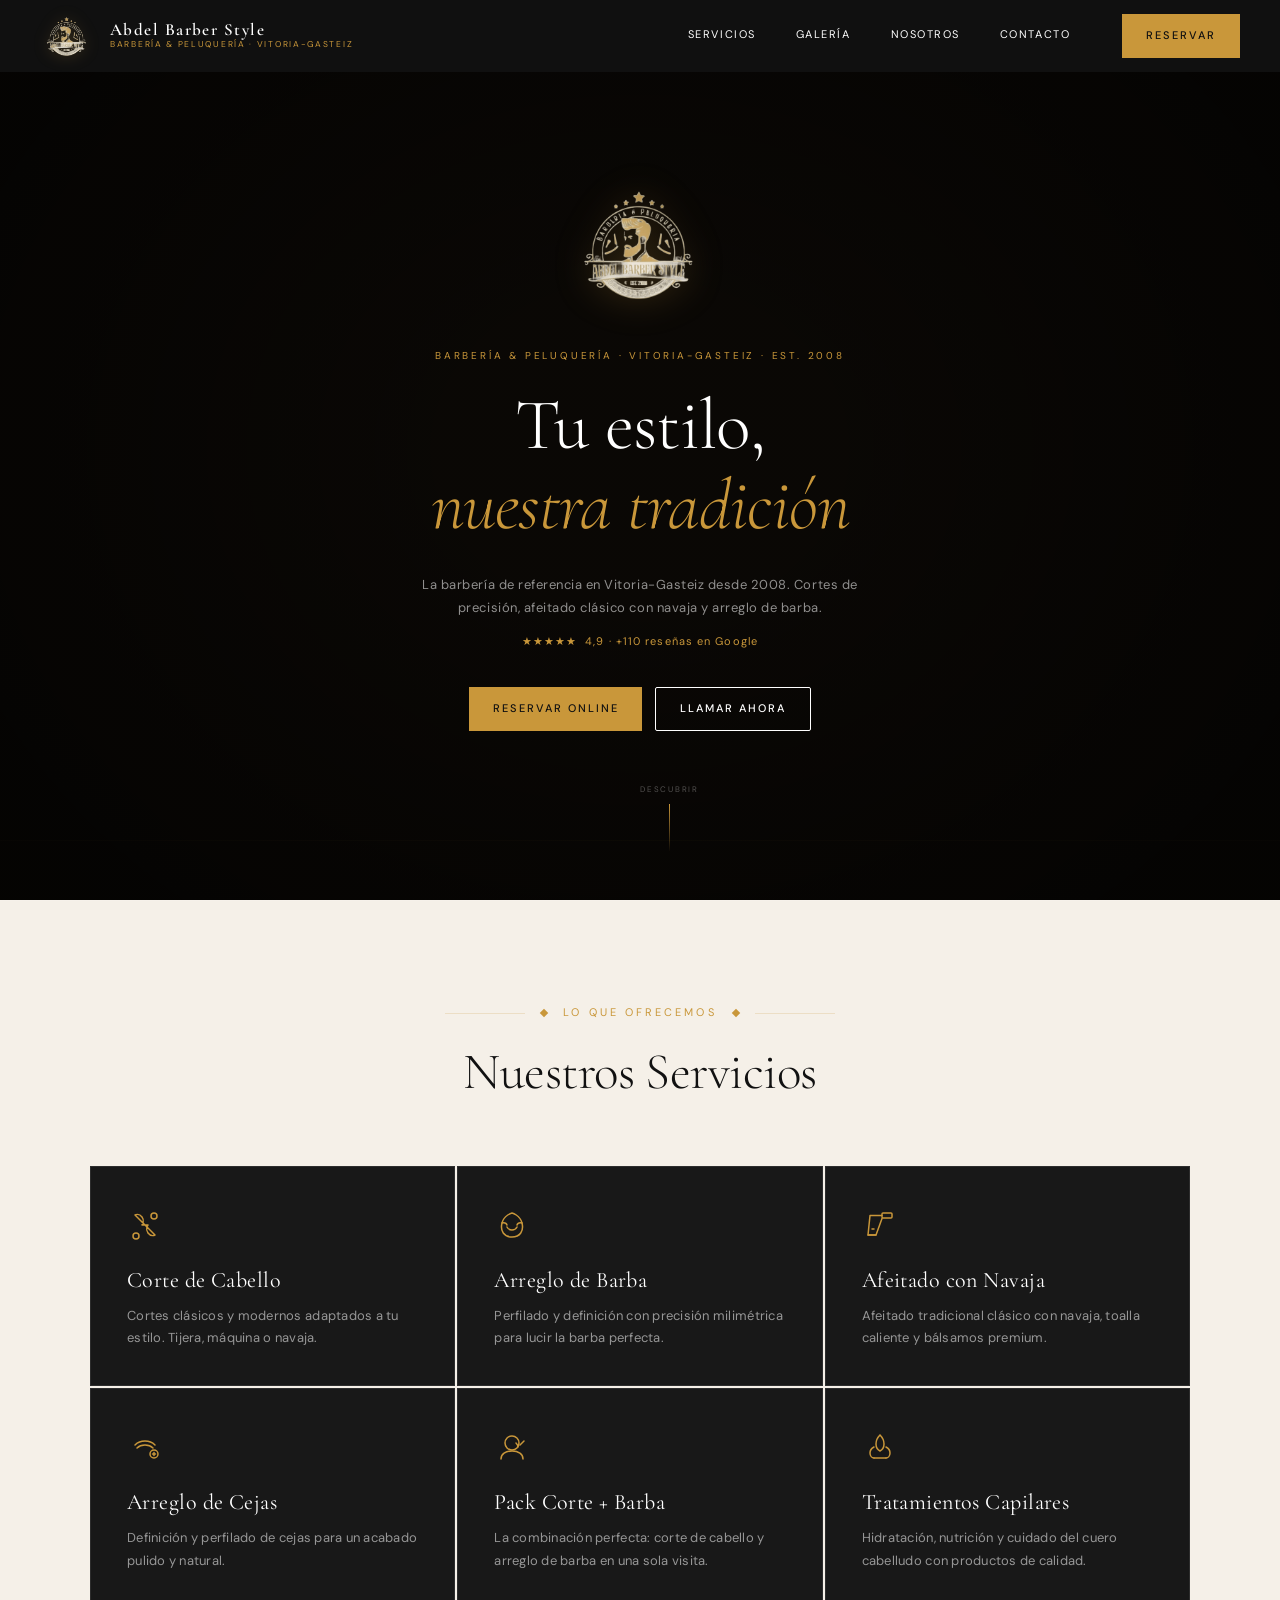
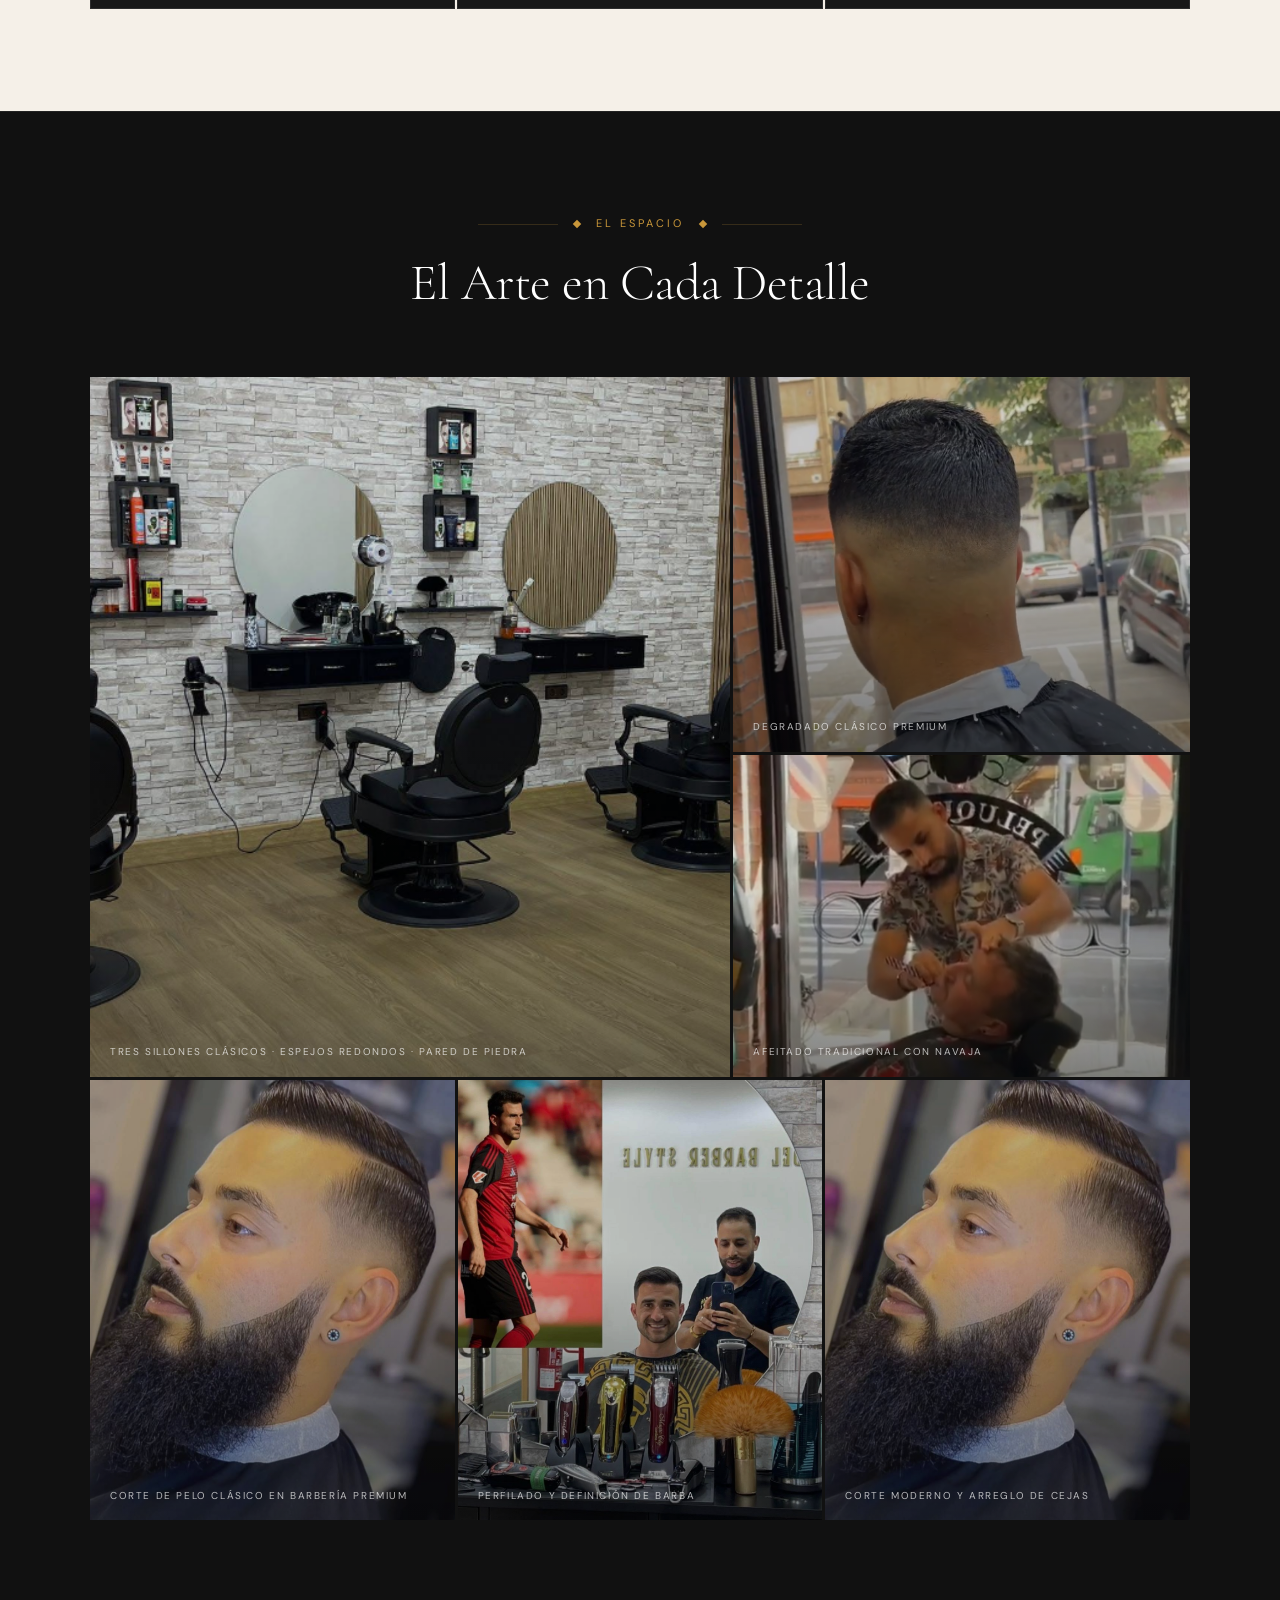
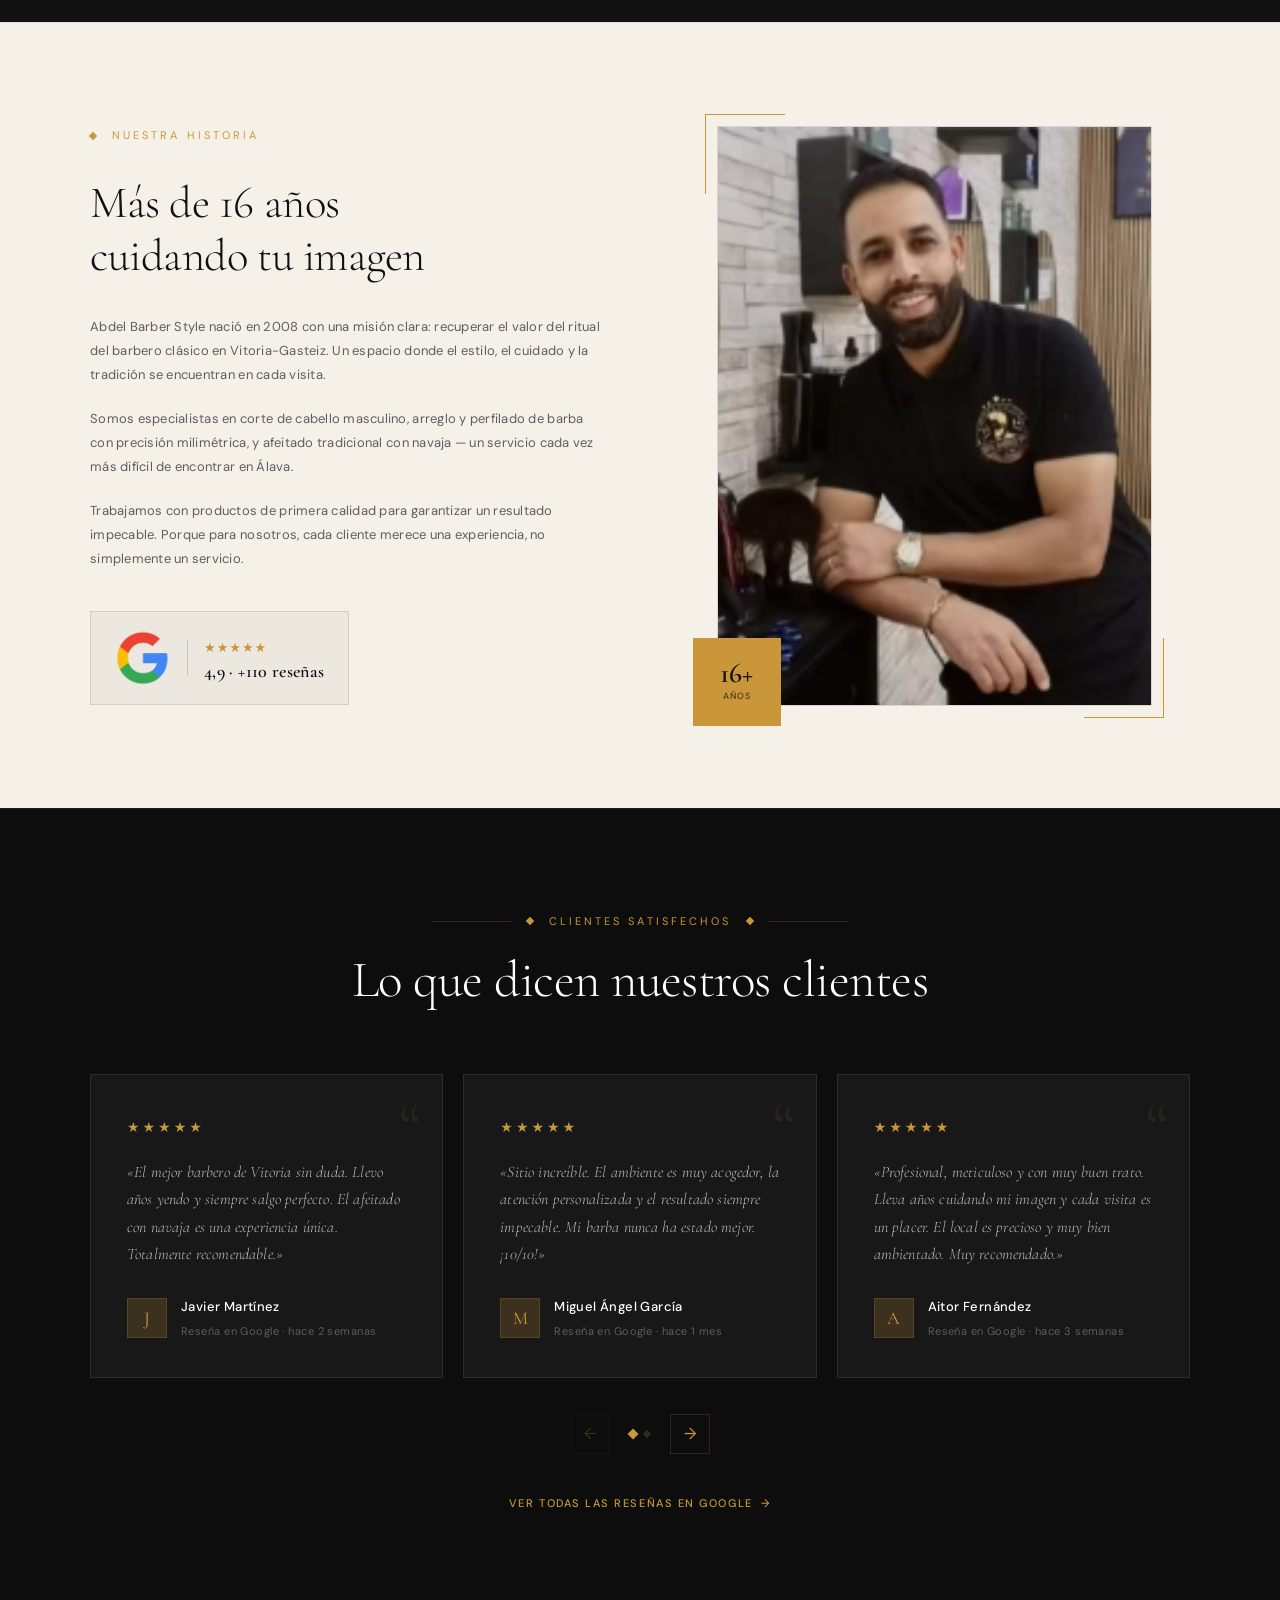
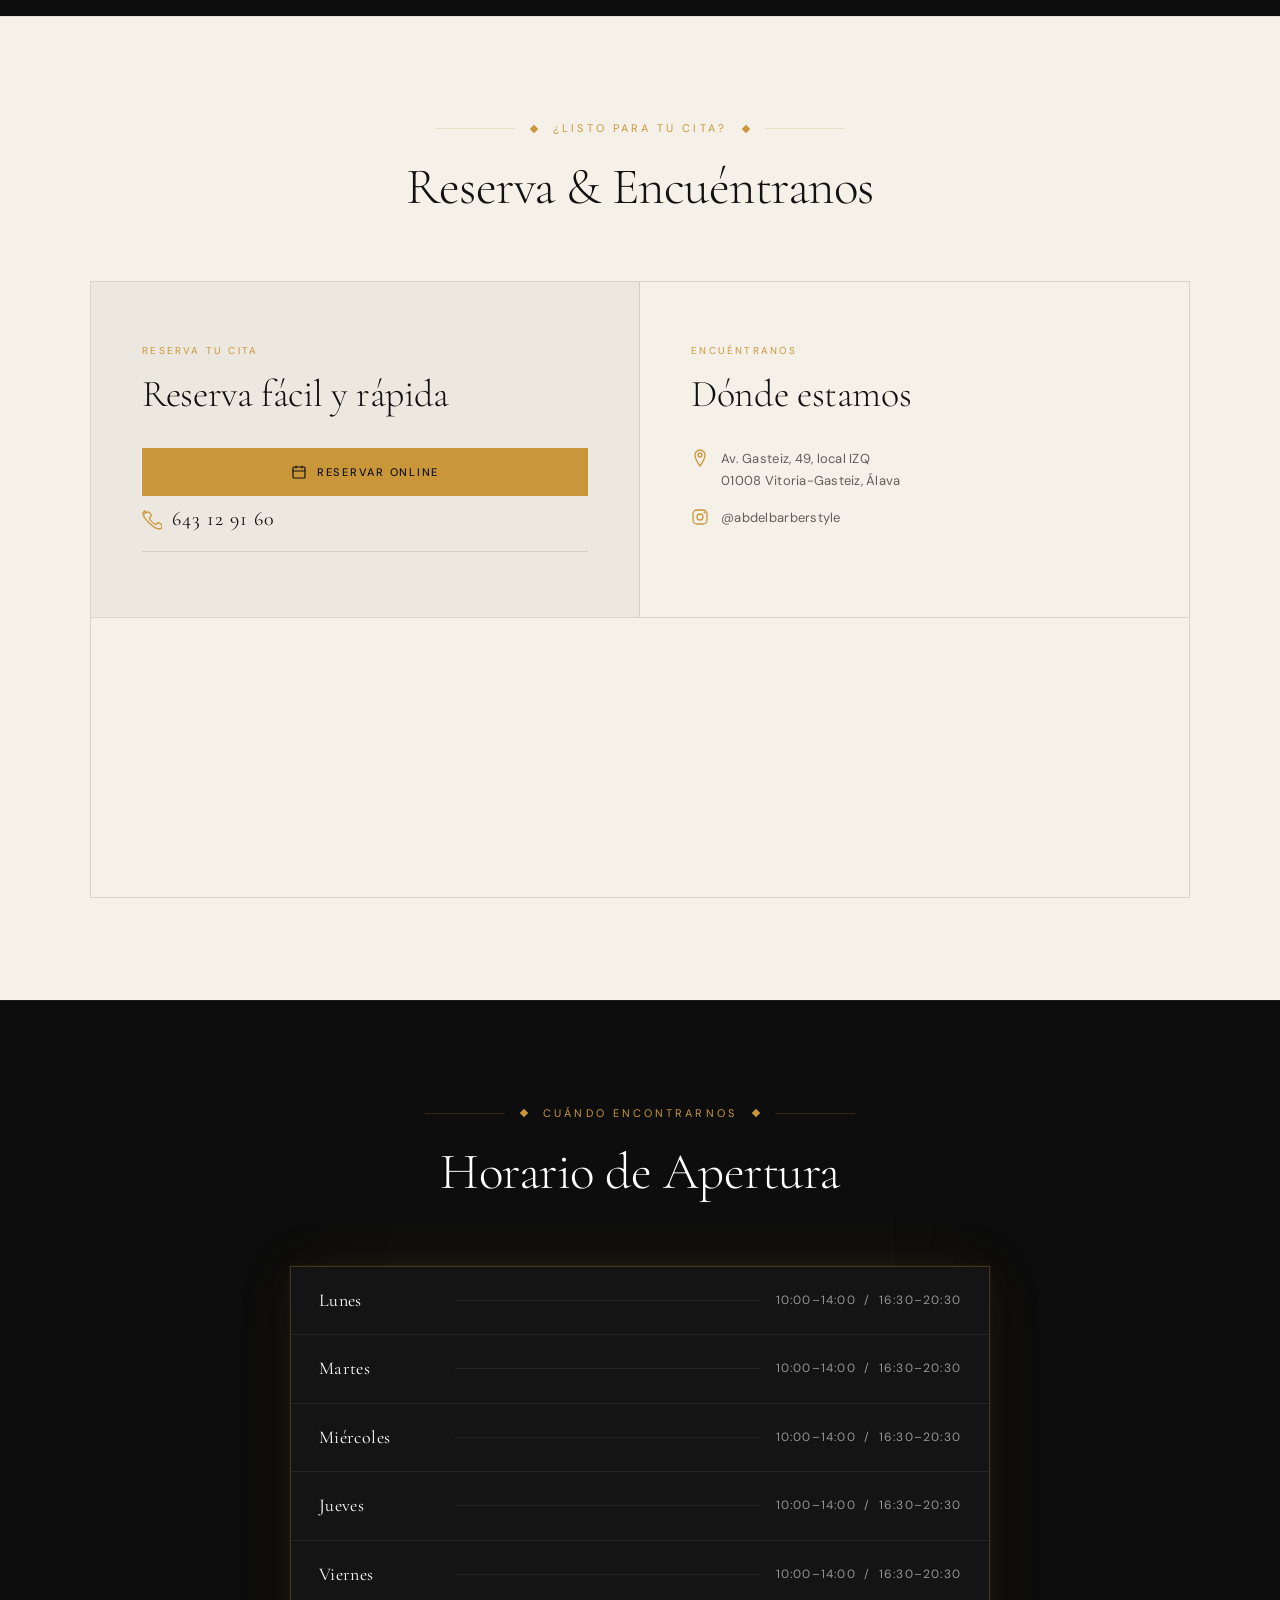
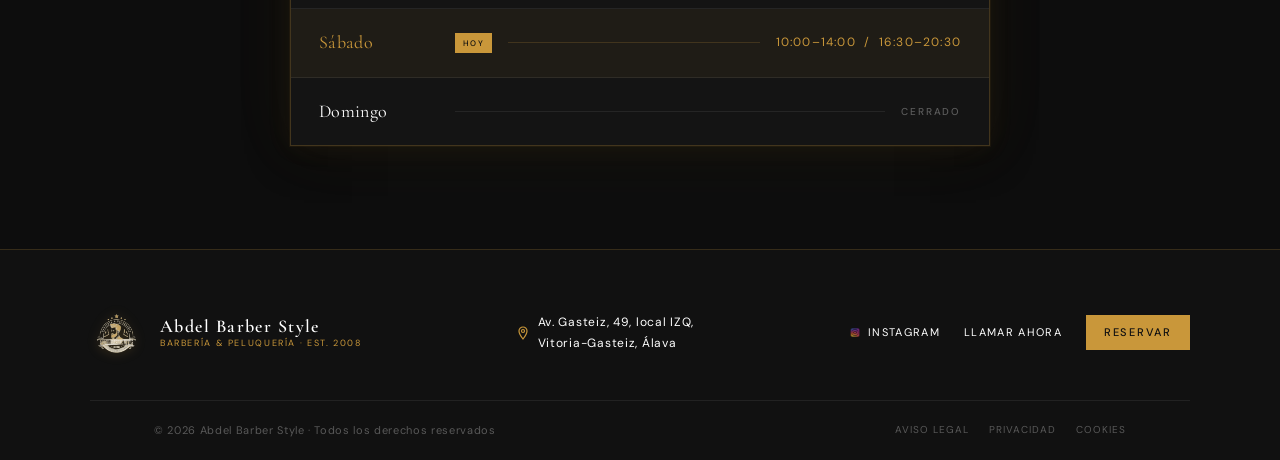
==== commit 223cf8dc: "new feature favicon and video hero" ====
--- a/index.html
+++ b/index.html
@@ -10,6 +10,9 @@
   <meta property="og:type" content="website" />
 
   <title>Abdel Barber Style · Barbería &amp; Peluquería · Vitoria-Gasteiz</title>
+
+  <link rel="icon" type="image/png" href="./assets/images/logo.png" />
+  <link rel="apple-touch-icon" href="./assets/images/logo.png" />
 
   <!-- Google Fonts -->
   <link rel="preconnect" href="https://fonts.googleapis.com" />
@@ -75,6 +78,10 @@
        HERO
        ══════════════════════════════════════════════ -->
   <section class="section-hero" id="hero" aria-label="Inicio">
+    <video class="hero-video" autoplay muted loop playsinline>
+      <source src="./assets/video/hero-video.mp4" type="video/mp4" />
+    </video>
+    <div class="hero-overlay" aria-hidden="true"></div>
     <div class="hero-grid" aria-hidden="true"></div>
     <div class="hero-vignette" aria-hidden="true"></div>
 
--- a/css/hero.css
+++ b/css/hero.css
@@ -11,7 +11,7 @@
   justify-content: center;
   text-align: center;
   overflow: hidden;
-  /* Capa oscura + foto de fondo en una sola propiedad: sin z-index conflict */
+  /* Fallback: se muestra si el vídeo no carga o prefers-reduced-motion */
   background-image:
     linear-gradient(rgba(10, 8, 5, 0.82), rgba(10, 8, 5, 0.82)),
     url(./assets/images/galery-1.png);
@@ -22,10 +22,36 @@
   padding-bottom: 72px;
 }
 
+/* ── Vídeo de fondo ────────────────────────────────── */
+.hero-video {
+  position: absolute;
+  inset: 0;
+  width: 100%;
+  height: 100%;
+  object-fit: cover;
+  z-index: 0;
+}
+
+/* ── Capa oscura sobre el vídeo ───────────────────── */
+.hero-overlay {
+  position: absolute;
+  inset: 0;
+  background: rgba(10, 8, 5, 0.72);
+  z-index: 1;
+}
+
+/* Sin movimiento: oculta el vídeo y usa el fallback estático */
+@media (prefers-reduced-motion: reduce) {
+  .hero-video {
+    display: none;
+  }
+}
+
 /* ── Subtle grid pattern (from Figma gradient) ────── */
 .hero-grid {
   position: absolute;
   inset: 0;
+  z-index: 2;
   background-image:
     linear-gradient(0deg,
       transparent 0%,
@@ -48,6 +74,7 @@
 .hero-vignette {
   position: absolute;
   inset: 0;
+  z-index: 3;
   background: radial-gradient(
     ellipse 60% 70% at 50% 50%,
     transparent 20%,
@@ -59,7 +86,7 @@
 /* ── Content ──────────────────────────────────────── */
 .hero-content {
   position: relative;
-  z-index: 1;
+  z-index: 4;
   display: flex;
   flex-direction: column;
   align-items: center;
@@ -154,6 +181,7 @@
   bottom: 48px;
   left: 50%;
   transform: translateX(-50%);
+  z-index: 4;
   display: flex;
   flex-direction: column;
   align-items: center;
